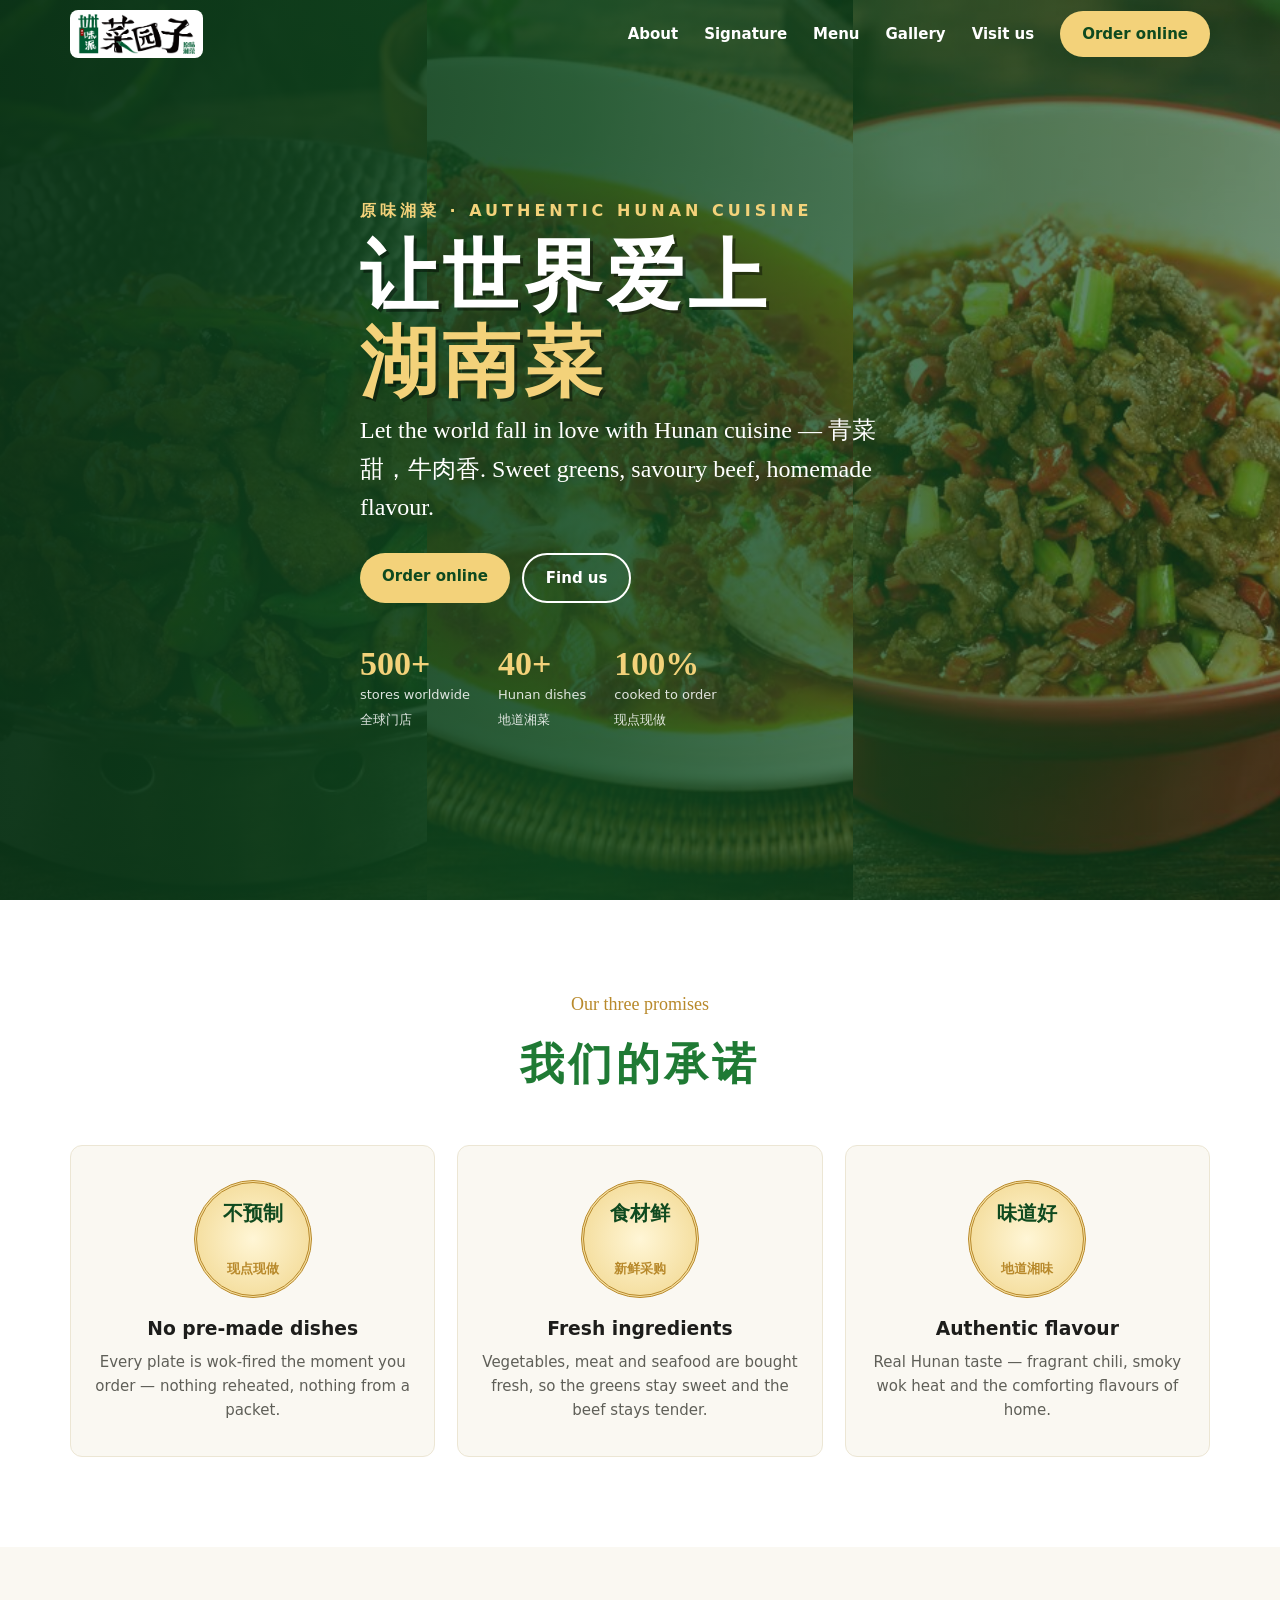
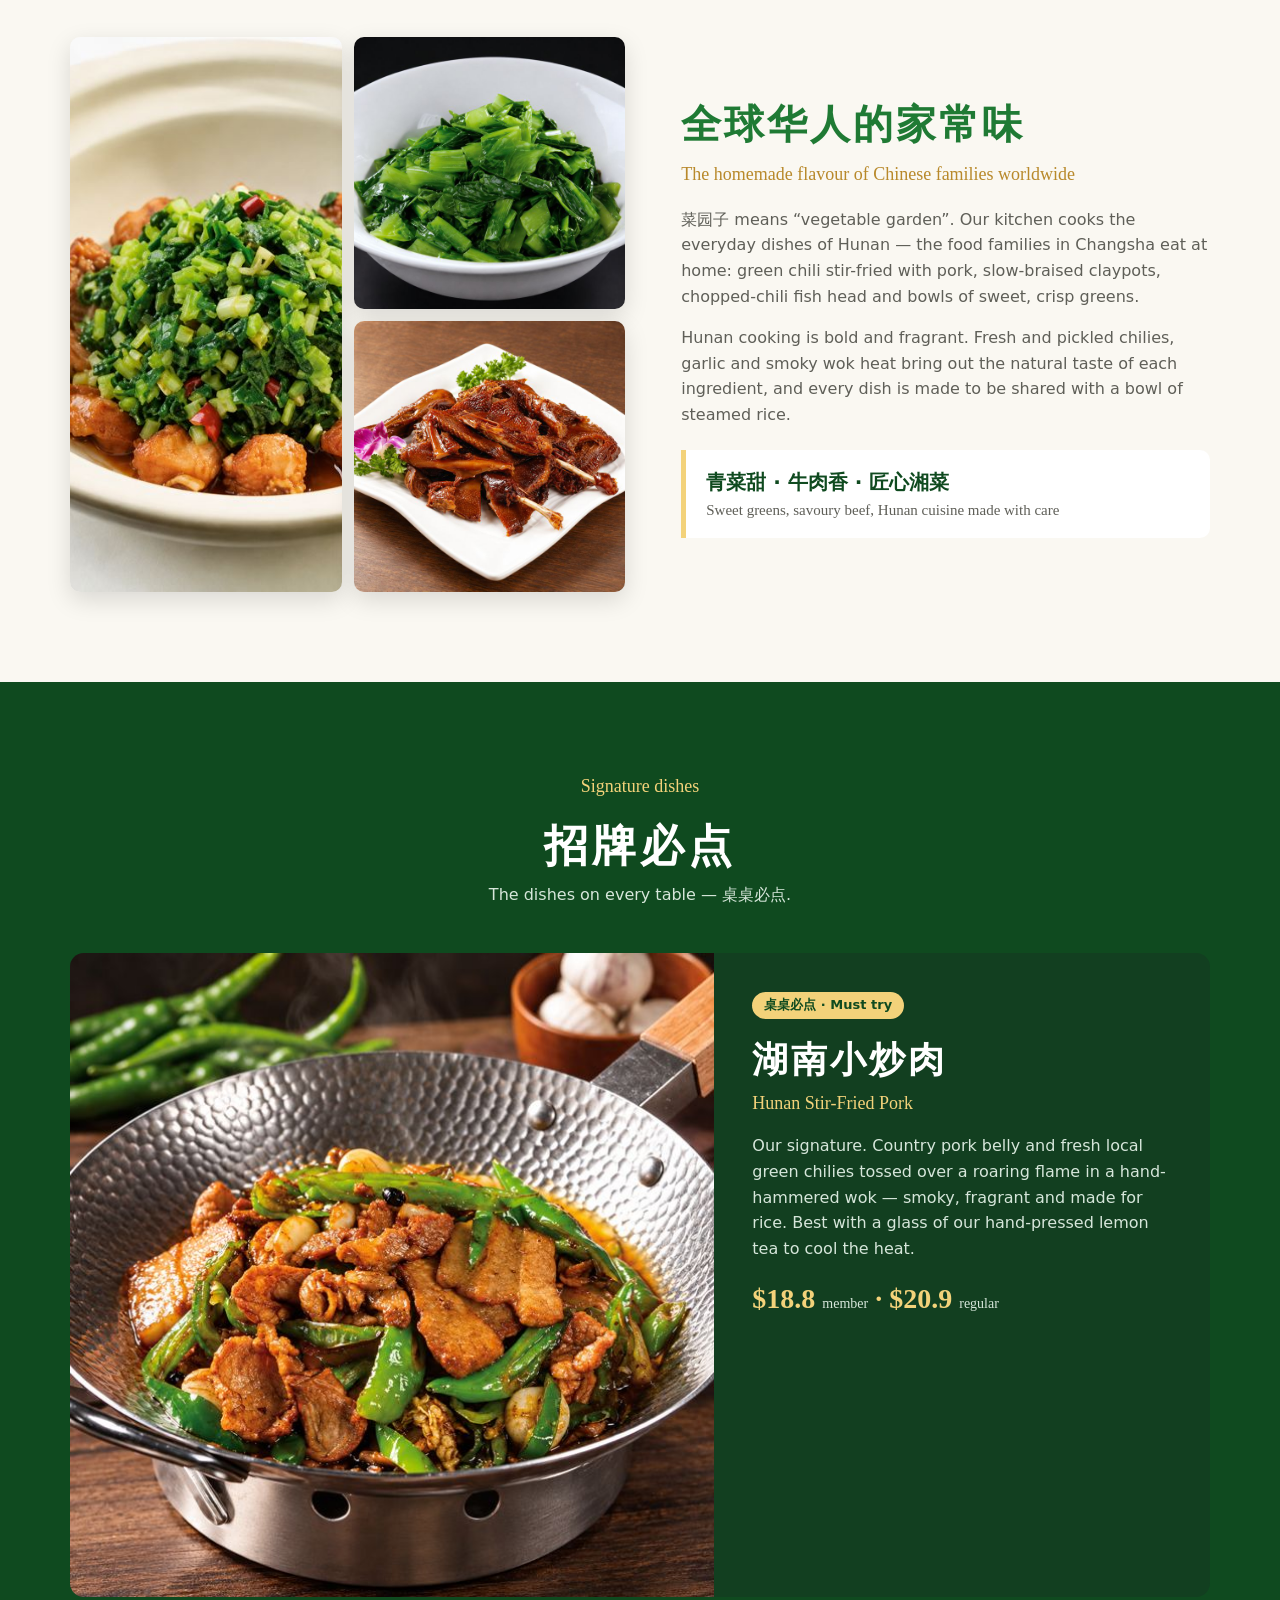
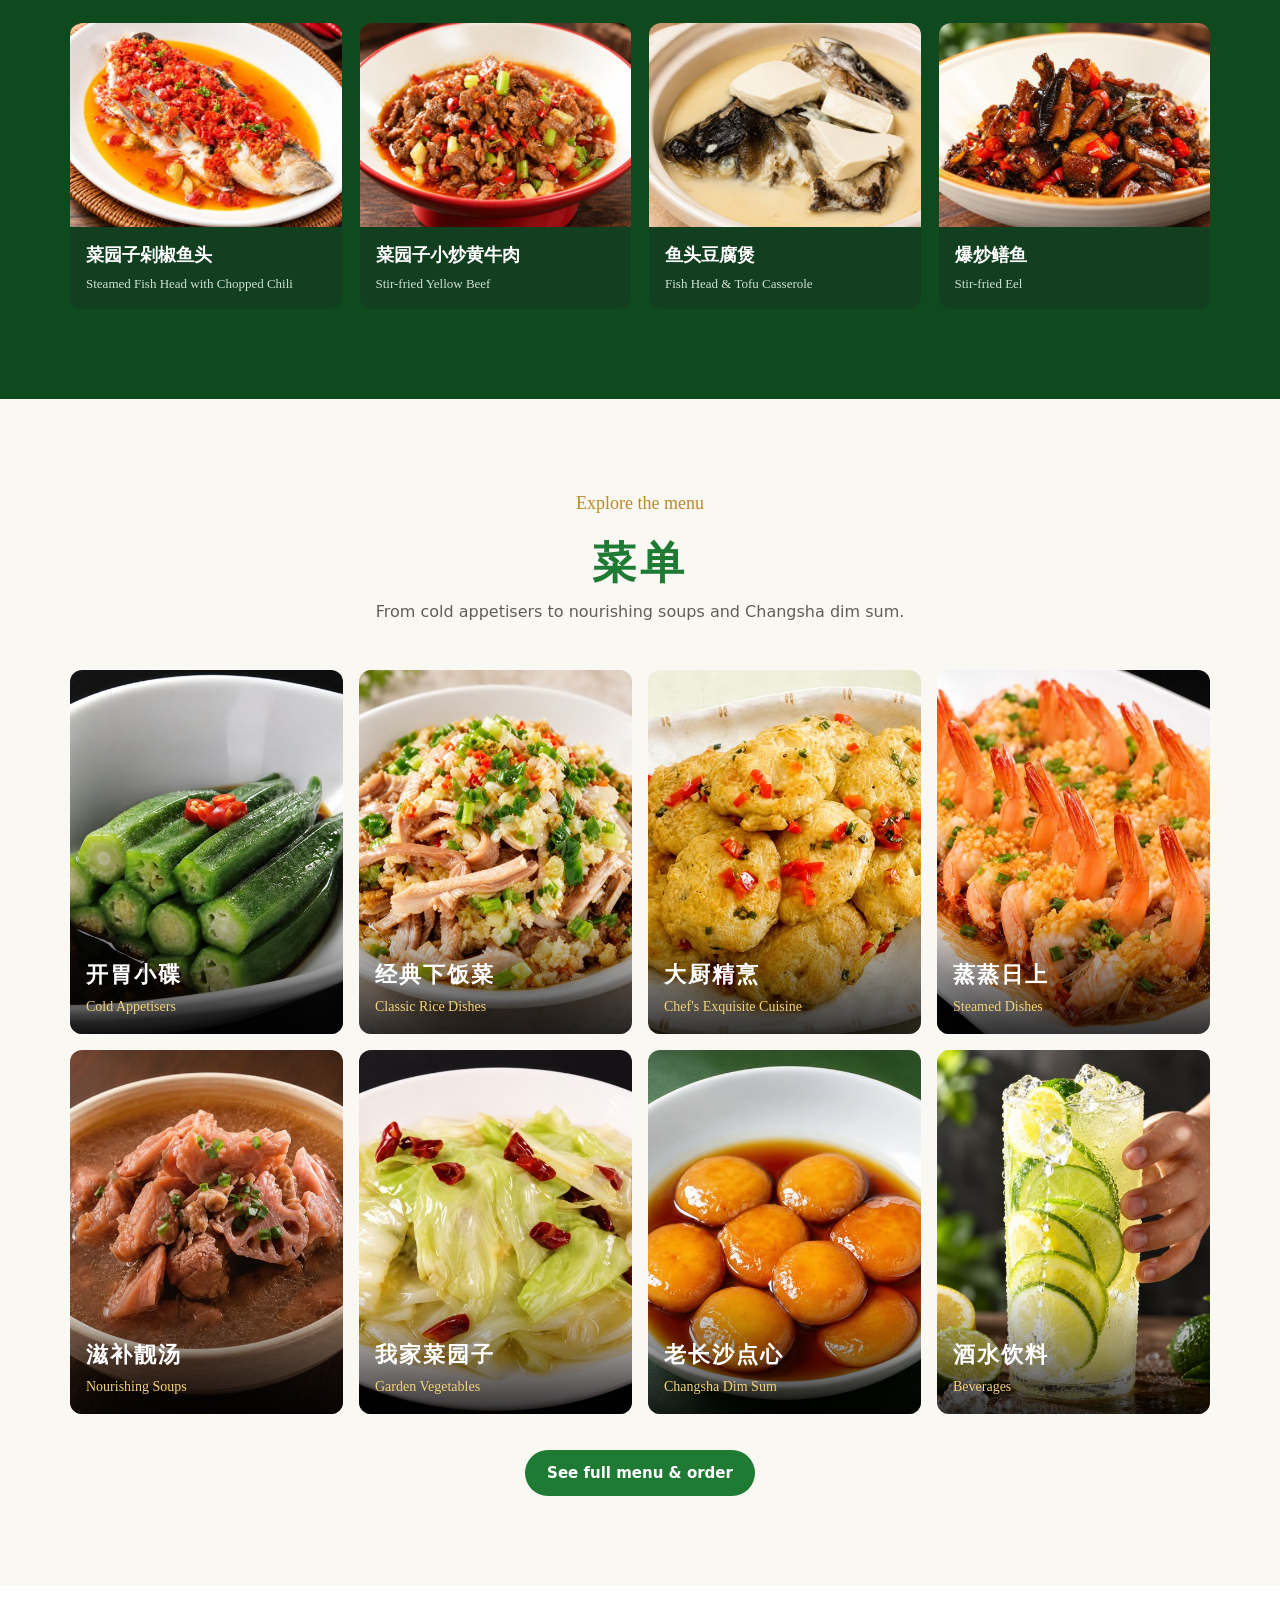
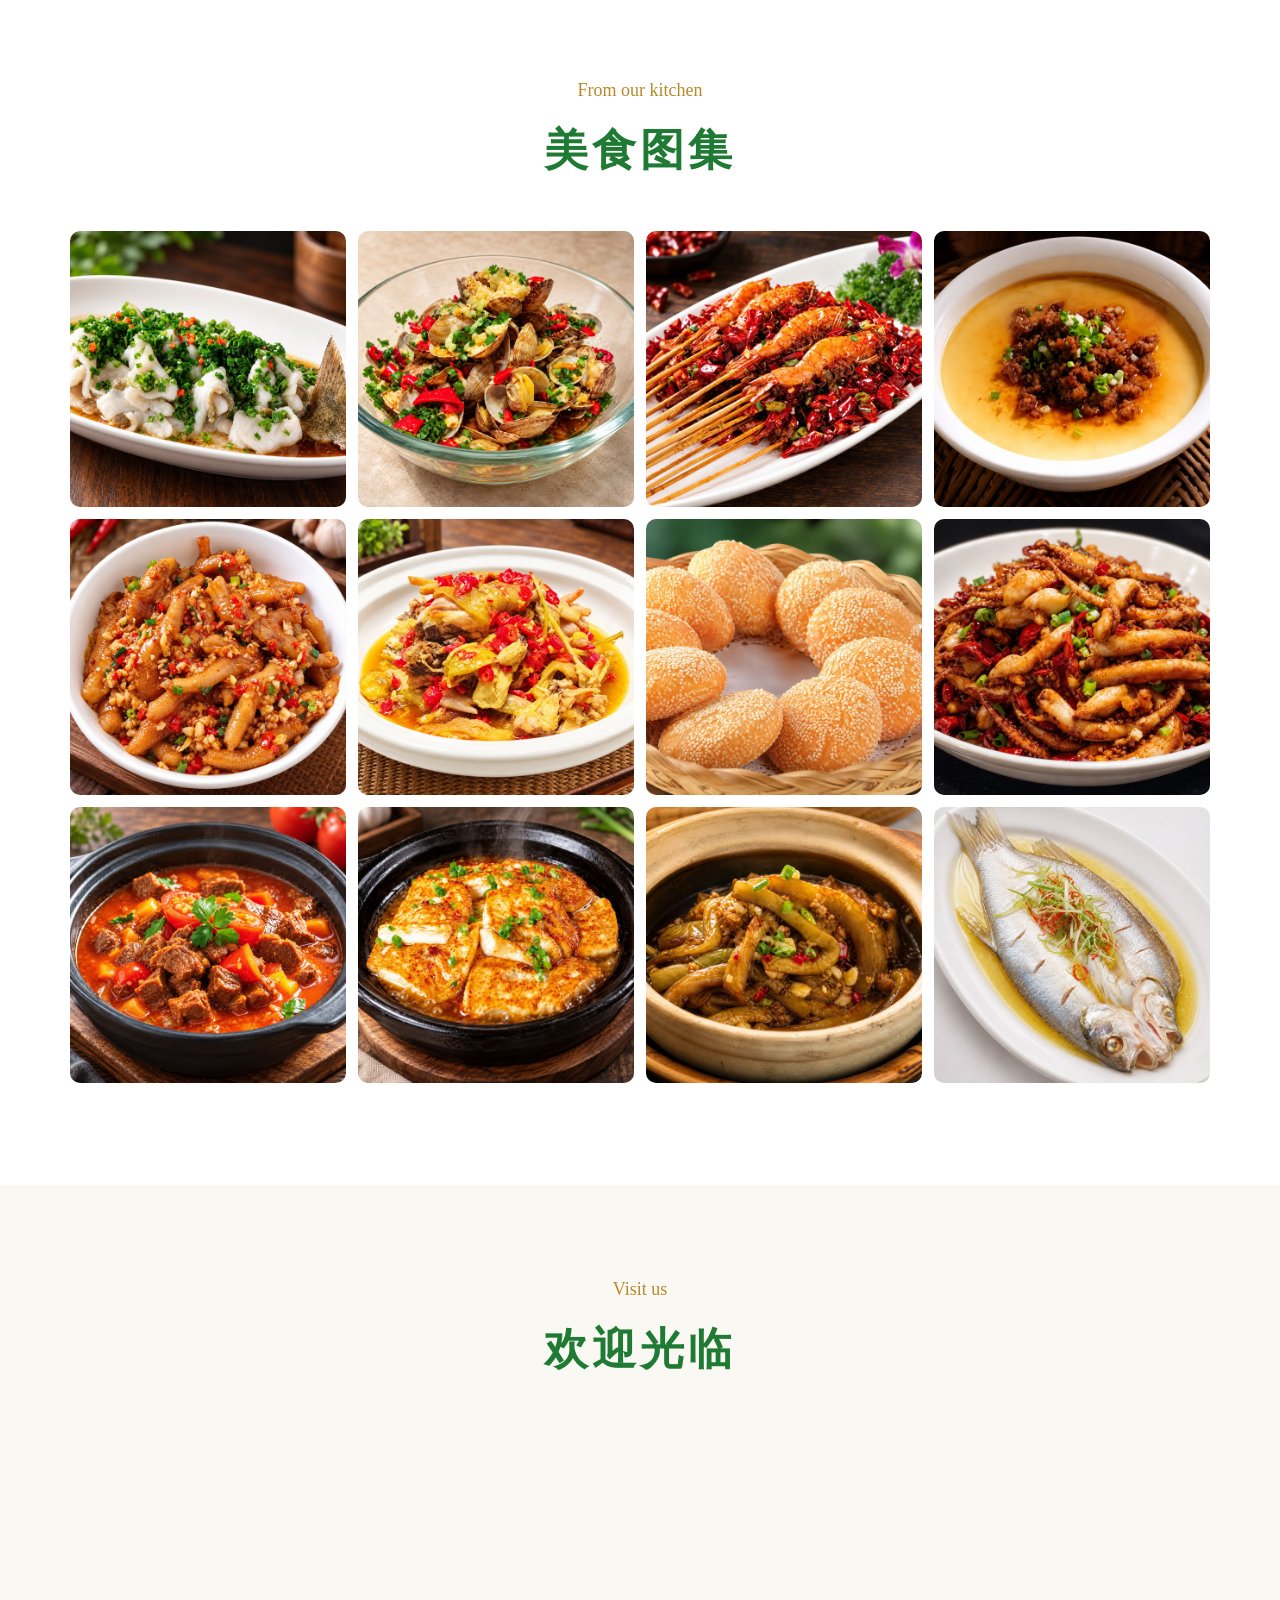
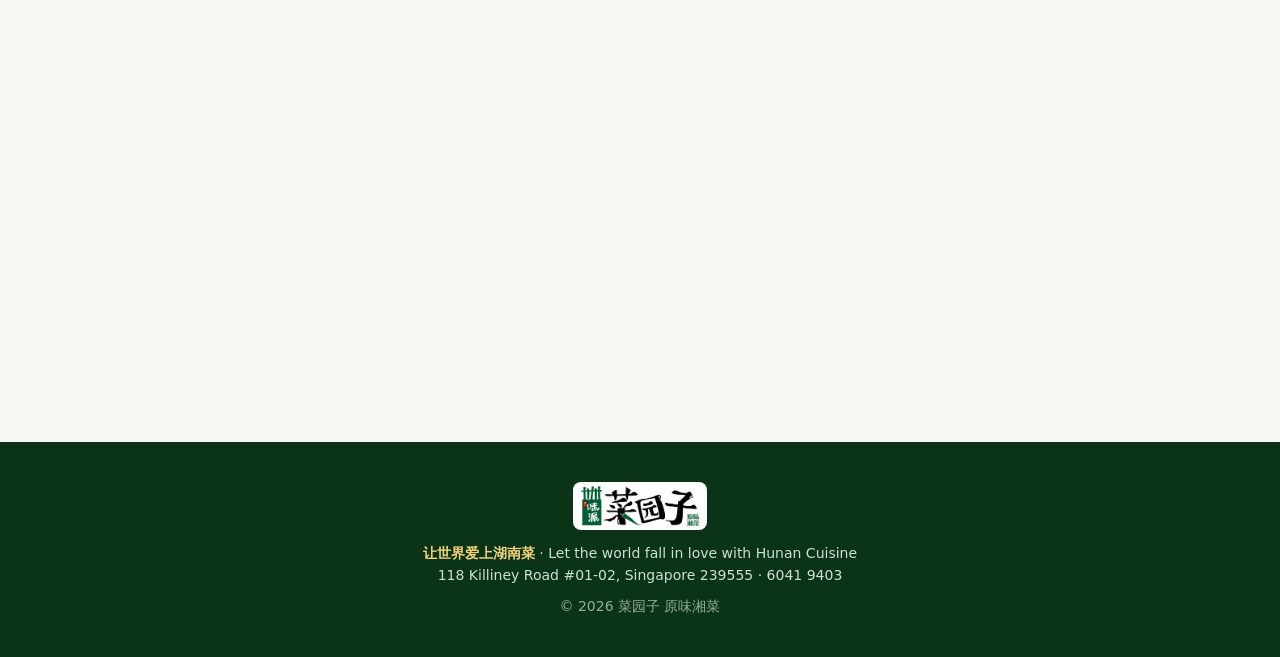
==== site/index.html @ 8b111af3 "Add restaurant introduction website Landing page for 菜园子 with hero, three promises, story, signature" ====
<!doctype html>
<html lang="en">
<head>
<meta charset="utf-8">
<meta name="viewport" content="width=device-width,initial-scale=1">
<title>菜园子 · Authentic Hunan Cuisine in Singapore</title>
<meta name="description" content="菜园子 原味湘菜 — authentic Hunan home cooking at 118 Killiney Road, Singapore. Cooked fresh to order with fresh ingredients.">
<meta name="theme-color" content="#1f7a34">
<style>
:root{--g:#1f7a34;--gd:#0f4a1f;--gold:#f3d27a;--golddk:#b8892b;--ink:#1d1d1b;--mute:#5f5f58;--bg:#faf8f2;--red:#c8281e}
*{box-sizing:border-box}html{scroll-behavior:smooth}
body{margin:0;font-family:system-ui,-apple-system,"Segoe UI","PingFang SC","Microsoft YaHei",sans-serif;color:var(--ink);background:var(--bg);line-height:1.6}
img{display:block;max-width:100%}a{color:inherit}
.wrap{max-width:1180px;margin:auto;padding:0 20px}
.serif{font-family:Georgia,"Times New Roman",serif}
/* nav */
header{position:fixed;inset:0 0 auto;z-index:20;transition:background .3s,box-shadow .3s}
header.solid{background:var(--g);box-shadow:0 2px 10px #0003}
.nav{display:flex;align-items:center;justify-content:space-between;height:68px}
.logo{background:#fff;border-radius:8px;padding:4px 8px;height:48px;display:flex}.logo img{height:40px;width:auto}
.links{display:flex;gap:26px;align-items:center}
.links a{color:#fff;text-decoration:none;font-weight:600;font-size:15px}
.links a:hover{color:var(--gold)}
.btn{display:inline-block;background:var(--gold);color:var(--gd)!important;padding:11px 22px;border-radius:30px;font-weight:800;text-decoration:none;border:0;font-size:15px}
.btn:hover{background:#fff}
.btn.ghost{background:transparent;color:#fff!important;border:2px solid #fff}
.menuT{display:none;background:none;border:0;color:#fff;font-size:28px;cursor:pointer}
/* hero */
.hero{position:relative;min-height:100vh;display:grid;align-items:center;color:#fff;overflow:hidden;background:var(--gd)}
.hero .bg{position:absolute;inset:0;display:grid;grid-template-columns:repeat(3,1fr);opacity:.55}
.hero .bg img{width:100%;height:100%;object-fit:cover}
.hero:after{content:"";position:absolute;inset:0;background:linear-gradient(90deg,#0b3317f2 0%,#0f4a1fc4 45%,#0f4a1f40 100%)}
.hero .wrap{position:relative;z-index:1;padding-top:90px;padding-bottom:60px}
.hero .kick{color:var(--gold);letter-spacing:4px;font-weight:700}
.hero h1{font-size:clamp(40px,7vw,78px);line-height:1.1;margin:10px 0 6px;letter-spacing:4px;text-shadow:3px 3px 0 #0006}
.hero h1 span{color:var(--gold)}
.hero p.en{font-size:clamp(18px,2.4vw,24px);margin:0 0 26px;max-width:560px}
.hero .cta{display:flex;gap:12px;flex-wrap:wrap}
.stat{display:flex;gap:28px;margin-top:44px;flex-wrap:wrap}
.stat div b{display:block;font-size:34px;color:var(--gold);font-family:Georgia,serif;line-height:1}
.stat div span{font-size:13px;opacity:.85}
/* sections */
section{padding:90px 0}
.head{text-align:center;max-width:680px;margin:0 auto 46px}
.head .zh{font-size:clamp(30px,4.5vw,44px);font-weight:900;color:var(--g);letter-spacing:4px;margin:0}
.head .en{font-family:Georgia,serif;color:var(--golddk);font-size:18px;margin:0 0 10px}
.head p{color:var(--mute);margin:0}
/* promises */
.promise{background:#fff}
.pgrid{display:grid;grid-template-columns:repeat(3,1fr);gap:22px}
.pcard{text-align:center;padding:34px 22px;border-radius:12px;background:var(--bg);border:1px solid #ece6d4}
.laurel{width:118px;height:118px;margin:0 auto 16px;border-radius:50%;display:grid;place-items:center;background:radial-gradient(#fff6d6,#f1d68c);border:3px double var(--golddk);color:var(--gd);font-weight:900;line-height:1.2;font-size:20px}
.laurel small{display:block;font-size:13px;font-weight:700;color:var(--golddk)}
.pcard h3{margin:0 0 6px}.pcard p{margin:0;color:var(--mute);font-size:15px}
/* story */
.story .grid{display:grid;grid-template-columns:1.05fr 1fr;gap:56px;align-items:center}
.collage{display:grid;grid-template-columns:1fr 1fr;gap:12px}
.collage img{border-radius:10px;aspect-ratio:1;object-fit:cover;box-shadow:0 8px 24px #0002}
.collage img:first-child{grid-row:span 2;aspect-ratio:auto;height:100%}
.story h2{font-size:clamp(28px,4vw,40px);color:var(--g);margin:0 0 4px;letter-spacing:3px}
.story .en{font-family:Georgia,serif;color:var(--golddk);font-size:18px;margin:0 0 18px}
.story p{color:var(--mute)}
.story blockquote{margin:22px 0 0;padding:16px 20px;border-left:5px solid var(--gold);background:#fff;border-radius:0 10px 10px 0;font-size:20px;font-weight:800;color:var(--gd)}
.story blockquote span{display:block;font-family:Georgia,serif;font-weight:400;font-size:15px;color:var(--mute)}
/* signature */
.sig{background:var(--gd);color:#fff}
.sig .head .zh{color:#fff}.sig .head .en{color:var(--gold)}.sig .head p{color:#d6e6da}
.feat{display:grid;grid-template-columns:1.3fr 1fr;gap:0;border-radius:14px;overflow:hidden;background:#123f20;margin-bottom:26px}
.feat img{width:100%;height:100%;object-fit:cover;min-height:340px}
.feat .t{padding:38px}
.tag{display:inline-block;background:var(--gold);color:var(--gd);font-weight:800;font-size:13px;padding:3px 12px;border-radius:20px}
.feat h3{font-size:36px;margin:12px 0 0;letter-spacing:3px}.feat .serif{color:var(--gold);font-size:18px}
.feat p{color:#d6e6da}
.price{font-family:Georgia,serif;font-size:28px;font-weight:700;color:var(--gold)}.price small{font-size:14px;color:#d6e6da;font-weight:400}
.dgrid{display:grid;grid-template-columns:repeat(4,1fr);gap:18px}
.dish{background:#123f20;border-radius:12px;overflow:hidden;transition:transform .2s}
.dish:hover{transform:translateY(-4px)}
.dish img{aspect-ratio:4/3;width:100%;object-fit:cover}
.dish div{padding:14px 16px}.dish b{font-size:18px;display:block}.dish span{font-family:Georgia,serif;font-size:13px;color:#cfe0d3}
/* menu categories */
.cats{display:grid;grid-template-columns:repeat(4,1fr);gap:16px}
.cat{position:relative;border-radius:12px;overflow:hidden;aspect-ratio:3/4;color:#fff;text-decoration:none}
.cat img{width:100%;height:100%;object-fit:cover;transition:transform .4s}
.cat:hover img{transform:scale(1.06)}
.cat div{position:absolute;inset:auto 0 0;padding:50px 16px 16px;background:linear-gradient(transparent,#000c)}
.cat b{font-size:22px;letter-spacing:2px;display:block}.cat span{font-family:Georgia,serif;font-size:14px;color:var(--gold)}
.center{text-align:center;margin-top:36px}
.btn.green{background:var(--g);color:#fff!important}.btn.green:hover{background:var(--gd)}
/* gallery */
.gallery{background:#fff}
.gal{columns:4 220px;column-gap:12px}
.gal img{width:100%;margin:0 0 12px;border-radius:10px;break-inside:avoid}
/* visit */
.visit .grid{display:grid;grid-template-columns:1fr 1.2fr;gap:30px;align-items:stretch}
.info{background:var(--g);color:#fff;border-radius:14px;padding:36px}
.info h3{margin:0 0 20px;font-size:28px;letter-spacing:2px}
.info dl{margin:0;display:grid;gap:18px}
.info dt{color:var(--gold);font-weight:800;font-size:13px;letter-spacing:2px;text-transform:uppercase}
.info dd{margin:2px 0 0;font-size:17px}
.info dd a{color:#fff}
.map{border-radius:14px;overflow:hidden;min-height:380px;border:1px solid #e3ddcb}
.map iframe{width:100%;height:100%;min-height:380px;border:0;display:block}
footer{background:#0b3317;color:#cfe0d3;padding:40px 0;text-align:center;font-size:14px}
footer .logo{display:inline-flex;margin-bottom:12px}
footer b{color:var(--gold)}
.reveal{opacity:0;transform:translateY(24px);transition:opacity .7s,transform .7s}.reveal.in{opacity:1;transform:none}
@media (prefers-reduced-motion:reduce){.reveal{opacity:1;transform:none;transition:none}html{scroll-behavior:auto}}
@media (max-width:900px){
  .links{position:fixed;inset:68px 0 auto;background:var(--g);flex-direction:column;gap:0;padding:8px 0 18px;display:none}
  .links.open{display:flex}.links a{padding:12px 20px;width:100%;text-align:center}
  .menuT{display:block}
  .pgrid,.story .grid,.feat,.visit .grid{grid-template-columns:1fr}
  .dgrid,.cats{grid-template-columns:1fr 1fr}
  .hero .bg{grid-template-columns:1fr}.hero .bg img:not(:first-child){display:none}
  .feat img{min-height:240px}.feat .t{padding:24px}
  section{padding:64px 0}
}
@media (max-width:480px){.gal{columns:2;column-gap:8px}.gal img{margin-bottom:8px}.dgrid{gap:10px}.dish div{padding:10px}.dish b{font-size:15px}.cat b{font-size:18px}.stat{gap:18px}.stat div b{font-size:26px}}
</style>
</head>
<body>
<header id="hdr">
  <div class="wrap nav">
    <a href="#top" class="logo" aria-label="菜园子 home"><img src="../app/img/logo.png" alt="菜园子 原味湘菜"></a>
    <button class="menuT" aria-label="Menu" onclick="document.querySelector('.links').classList.toggle('open')">☰</button>
    <nav class="links" onclick="if(event.target.tagName==='A')this.classList.remove('open')">
      <a href="#about">About</a><a href="#signature">Signature</a><a href="#menu">Menu</a><a href="#gallery">Gallery</a><a href="#visit">Visit us</a>
      <a class="btn" href="../app/index.html">Order online</a>
    </nav>
  </div>
</header>

<section class="hero" id="top" style="padding:0">
  <div class="bg"><img src="../app/img/hunan-stir-fried-pork.jpg" alt=""><img src="../app/img/cai-yuan-zi-steamed-fish-head-with-chopped-chili.jpg" alt=""><img src="../app/img/cai-yuan-zi-stir-fried-yellow-beef.jpg" alt=""></div>
  <div class="wrap">
    <div class="kick">原味湘菜 · AUTHENTIC HUNAN CUISINE</div>
    <h1>让世界爱上<br><span>湖南菜</span></h1>
    <p class="en serif">Let the world fall in love with Hunan cuisine — 青菜甜，牛肉香. Sweet greens, savoury beef, homemade flavour.</p>
    <div class="cta"><a class="btn" href="../app/index.html">Order online</a><a class="btn ghost" href="#visit">Find us</a></div>
    <div class="stat"><div><b>500+</b><span>stores worldwide<br>全球门店</span></div><div><b>40+</b><span>Hunan dishes<br>地道湘菜</span></div><div><b>100%</b><span>cooked to order<br>现点现做</span></div></div>
  </div>
</section>

<section class="promise" id="about">
  <div class="wrap">
    <div class="head reveal"><p class="en">Our three promises</p><h2 class="zh">我们的承诺</h2></div>
    <div class="pgrid">
      <div class="pcard reveal"><div class="laurel">不预制<small>现点现做</small></div><h3>No pre-made dishes</h3><p>Every plate is wok-fired the moment you order — nothing reheated, nothing from a packet.</p></div>
      <div class="pcard reveal"><div class="laurel">食材鲜<small>新鲜采购</small></div><h3>Fresh ingredients</h3><p>Vegetables, meat and seafood are bought fresh, so the greens stay sweet and the beef stays tender.</p></div>
      <div class="pcard reveal"><div class="laurel">味道好<small>地道湘味</small></div><h3>Authentic flavour</h3><p>Real Hunan taste — fragrant chili, smoky wok heat and the comforting flavours of home.</p></div>
    </div>
  </div>
</section>

<section class="story">
  <div class="wrap grid">
    <div class="collage reveal">
      <img src="../app/img/braised-pork-ribs-with-pickled-vegetables.jpg" alt="Braised pork ribs with pickled vegetables">
      <img src="../app/img/sauteed-leaf-lettuce.jpg" alt="Sautéed leaf lettuce">
      <img src="../app/img/old-changsha-spiced-salted-duck.jpg" alt="Old Changsha spiced salted duck">
    </div>
    <div class="reveal">
      <h2>全球华人的家常味</h2>
      <p class="en">The homemade flavour of Chinese families worldwide</p>
      <p>菜园子 means “vegetable garden”. Our kitchen cooks the everyday dishes of Hunan — the food families in Changsha eat at home: green chili stir-fried with pork, slow-braised claypots, chopped-chili fish head and bowls of sweet, crisp greens.</p>
      <p>Hunan cooking is bold and fragrant. Fresh and pickled chilies, garlic and smoky wok heat bring out the natural taste of each ingredient, and every dish is made to be shared with a bowl of steamed rice.</p>
      <blockquote>青菜甜 · 牛肉香 · 匠心湘菜<span>Sweet greens, savoury beef, Hunan cuisine made with care</span></blockquote>
    </div>
  </div>
</section>

<section class="sig" id="signature">
  <div class="wrap">
    <div class="head reveal"><p class="en">Signature dishes</p><h2 class="zh">招牌必点</h2><p>The dishes on every table — 桌桌必点.</p></div>
    <div class="feat reveal">
      <img src="../app/img/hunan-stir-fried-pork.jpg" alt="Hunan stir-fried pork">
      <div class="t"><span class="tag">桌桌必点 · Must try</span><h3>湖南小炒肉</h3><div class="serif">Hunan Stir-Fried Pork</div>
        <p>Our signature. Country pork belly and fresh local green chilies tossed over a roaring flame in a hand-hammered wok — smoky, fragrant and made for rice. Best with a glass of our hand-pressed lemon tea to cool the heat.</p>
        <div class="price">$18.8 <small>member</small> · $20.9 <small>regular</small></div></div>
    </div>
    <div class="dgrid">
      <div class="dish reveal"><img loading="lazy" src="../app/img/cai-yuan-zi-steamed-fish-head-with-chopped-chili.jpg" alt=""><div><b>菜园子剁椒鱼头</b><span>Steamed Fish Head with Chopped Chili</span></div></div>
      <div class="dish reveal"><img loading="lazy" src="../app/img/cai-yuan-zi-stir-fried-yellow-beef.jpg" alt=""><div><b>菜园子小炒黄牛肉</b><span>Stir-fried Yellow Beef</span></div></div>
      <div class="dish reveal"><img loading="lazy" src="../app/img/fish-head-and-tofu-casserole.jpg" alt=""><div><b>鱼头豆腐煲</b><span>Fish Head &amp; Tofu Casserole</span></div></div>
      <div class="dish reveal"><img loading="lazy" src="../app/img/stir-fried-eel.jpg" alt=""><div><b>爆炒鳝鱼</b><span>Stir-fried Eel</span></div></div>
    </div>
  </div>
</section>

<section id="menu">
  <div class="wrap">
    <div class="head reveal"><p class="en">Explore the menu</p><h2 class="zh">菜单</h2><p>From cold appetisers to nourishing soups and Changsha dim sum.</p></div>
    <div class="cats">
      <a class="cat reveal" href="../app/index.html#s-cold"><img loading="lazy" src="../app/img/okra-in-savory-sauce.jpg" alt=""><div><b>开胃小碟</b><span>Cold Appetisers</span></div></a>
      <a class="cat reveal" href="../app/index.html#s-rice"><img loading="lazy" src="../app/img/braised-pork-tripe-slices.jpg" alt=""><div><b>经典下饭菜</b><span>Classic Rice Dishes</span></div></a>
      <a class="cat reveal" href="../app/index.html#s-chef"><img loading="lazy" src="../app/img/pan-fried-lotus-root.jpg" alt=""><div><b>大厨精烹</b><span>Chef's Exquisite Cuisine</span></div></a>
      <a class="cat reveal" href="../app/index.html#s-steam"><img loading="lazy" src="../app/img/garlic-shrimp-with-vermicelli.jpg" alt=""><div><b>蒸蒸日上</b><span>Steamed Dishes</span></div></a>
      <a class="cat reveal" href="../app/index.html#s-soup"><img loading="lazy" src="../app/img/lotus-root-and-pork-knuckle-soup.jpg" alt=""><div><b>滋补靓汤</b><span>Nourishing Soups</span></div></a>
      <a class="cat reveal" href="../app/index.html#s-veg"><img loading="lazy" src="../app/img/shredded-cabbage-stir-fry.jpg" alt=""><div><b>我家菜园子</b><span>Garden Vegetables</span></div></a>
      <a class="cat reveal" href="../app/index.html#s-dim"><img loading="lazy" src="../app/img/sugar-oil-glutinous-rice-cakes.jpg" alt=""><div><b>老长沙点心</b><span>Changsha Dim Sum</span></div></a>
      <a class="cat reveal" href="../app/index.html#s-drink"><img loading="lazy" src="../app/img/handcrafted-fresh-lemon-tea.jpg" alt=""><div><b>酒水饮料</b><span>Beverages</span></div></a>
    </div>
    <div class="center"><a class="btn green" href="../app/index.html">See full menu &amp; order</a></div>
  </div>
</section>

<section class="gallery" id="gallery">
  <div class="wrap">
    <div class="head reveal"><p class="en">From our kitchen</p><h2 class="zh">美食图集</h2></div>
    <div class="gal">
      <img loading="lazy" src="../app/img/steamed-sea-bass-with-chili-sauce.jpg" alt="Steamed sea bass with chili sauce">
      <img loading="lazy" src="../app/img/garlic-chicken-feet.jpg" alt="Garlic chicken feet">
      <img loading="lazy" src="../app/img/braised-beef-brisket-with-tomato.jpg" alt="Braised beef brisket with tomato">
      <img loading="lazy" src="../app/img/sizzling-clams-with-hot-oil.jpg" alt="Sizzling clams with hot oil">
      <img loading="lazy" src="../app/img/hot-and-sour-chicken.jpg" alt="Hot and sour chicken">
      <img loading="lazy" src="../app/img/braised-tofu-in-clay-pot.jpg" alt="Braised tofu in clay pot">
      <img loading="lazy" src="../app/img/spicy-grilled-shrimp-skewers.jpg" alt="Spicy grilled shrimp skewers">
      <img loading="lazy" src="../app/img/pumpkin-pancakes.jpg" alt="Pumpkin pancakes">
      <img loading="lazy" src="../app/img/minced-pork-eggplant-casserole.jpg" alt="Minced pork eggplant casserole">
      <img loading="lazy" src="../app/img/steamed-egg-with-minced-pork.jpg" alt="Steamed egg with minced pork">
      <img loading="lazy" src="../app/img/dry-pot-squid-tentacles.jpg" alt="Dry pot squid tentacles">
      <img loading="lazy" src="../app/img/grilled-white-culter-fish.jpg" alt="Grilled white culter fish">
    </div>
  </div>
</section>

<section class="visit" id="visit">
  <div class="wrap">
    <div class="head reveal"><p class="en">Visit us</p><h2 class="zh">欢迎光临</h2></div>
    <div class="grid">
      <div class="info reveal">
        <h3>菜园子 Singapore</h3>
        <dl>
          <div><dt>Address 地址</dt><dd>118 Killiney Road #01-02<br>Singapore 239555</dd></div>
          <div><dt>Orders &amp; reservations 订餐电话</dt><dd><a href="tel:+6560419403">6041 9403</a></dd></div>
          <div><dt>Opening hours 营业时间</dt><dd>Please call to confirm today's hours</dd></div>
          <div><dt>Dine-in · Pickup · Delivery</dt><dd>Order ahead online and pay by PayNow, card, Apple / Google Pay, GrabPay or cash.</dd></div>
        </dl>
        <p style="margin:26px 0 0;display:flex;gap:10px;flex-wrap:wrap"><a class="btn" href="../app/index.html">Order online</a><a class="btn ghost" href="https://www.google.com/maps/search/?api=1&amp;query=118+Killiney+Road+Singapore+239555" target="_blank" rel="noopener">Directions</a></p>
      </div>
      <div class="map reveal"><iframe title="Map to 118 Killiney Road" loading="lazy" referrerpolicy="no-referrer-when-downgrade" src="https://maps.google.com/maps?q=118%20Killiney%20Road%2C%20Singapore%20239555&amp;z=16&amp;output=embed"></iframe></div>
    </div>
  </div>
</section>

<footer>
  <div class="logo"><img src="../app/img/logo.png" alt="菜园子"></div>
  <div><b>让世界爱上湖南菜</b> · Let the world fall in love with Hunan Cuisine</div>
  <div>118 Killiney Road #01-02, Singapore 239555 · 6041 9403</div>
  <div style="margin-top:8px;opacity:.7">© <span id="yr"></span> 菜园子 原味湘菜</div>
</footer>

<script>
const h=document.getElementById('hdr');const onS=()=>h.classList.toggle('solid',scrollY>40);addEventListener('scroll',onS,{passive:true});onS();
document.getElementById('yr').textContent=new Date().getFullYear();
const io=new IntersectionObserver(es=>es.forEach(e=>{if(e.isIntersecting){e.target.classList.add('in');io.unobserve(e.target)}}),{threshold:.12});
document.querySelectorAll('.reveal').forEach(el=>io.observe(el));
</script>
</body>
</html>
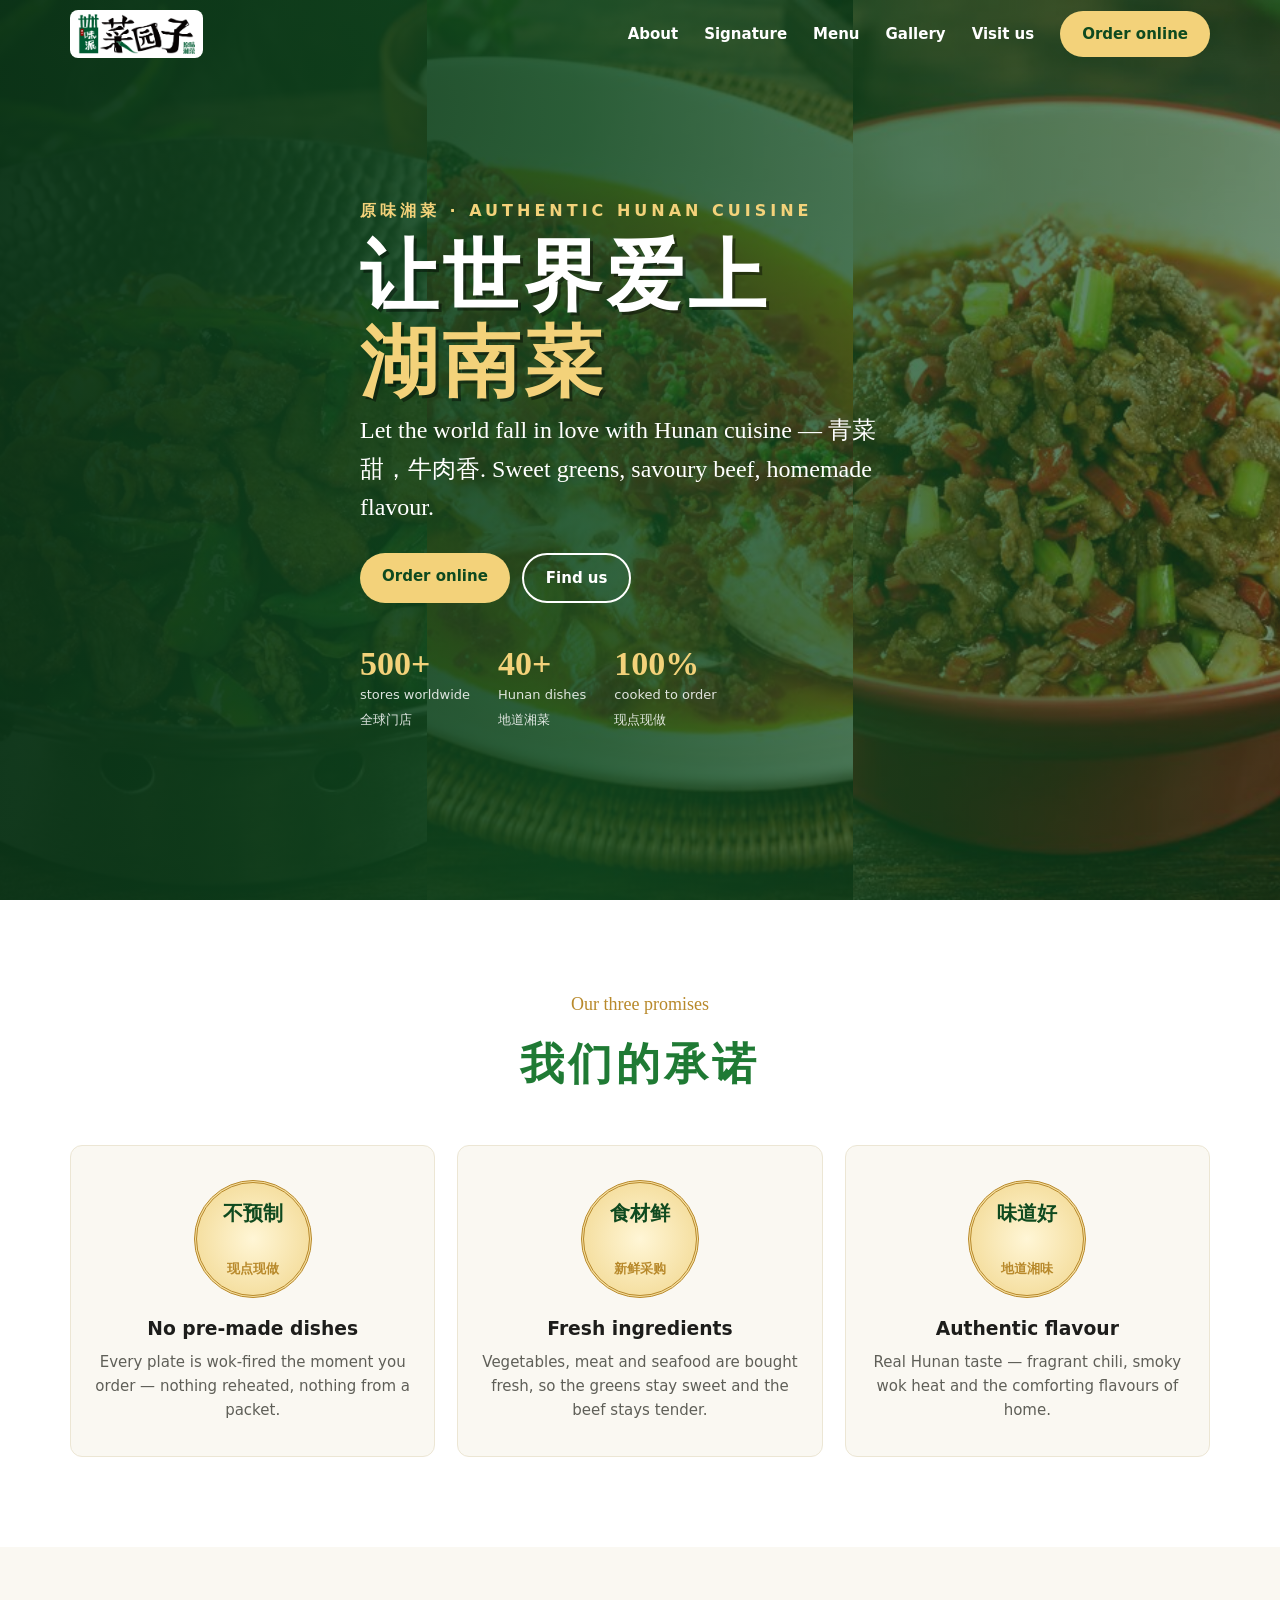
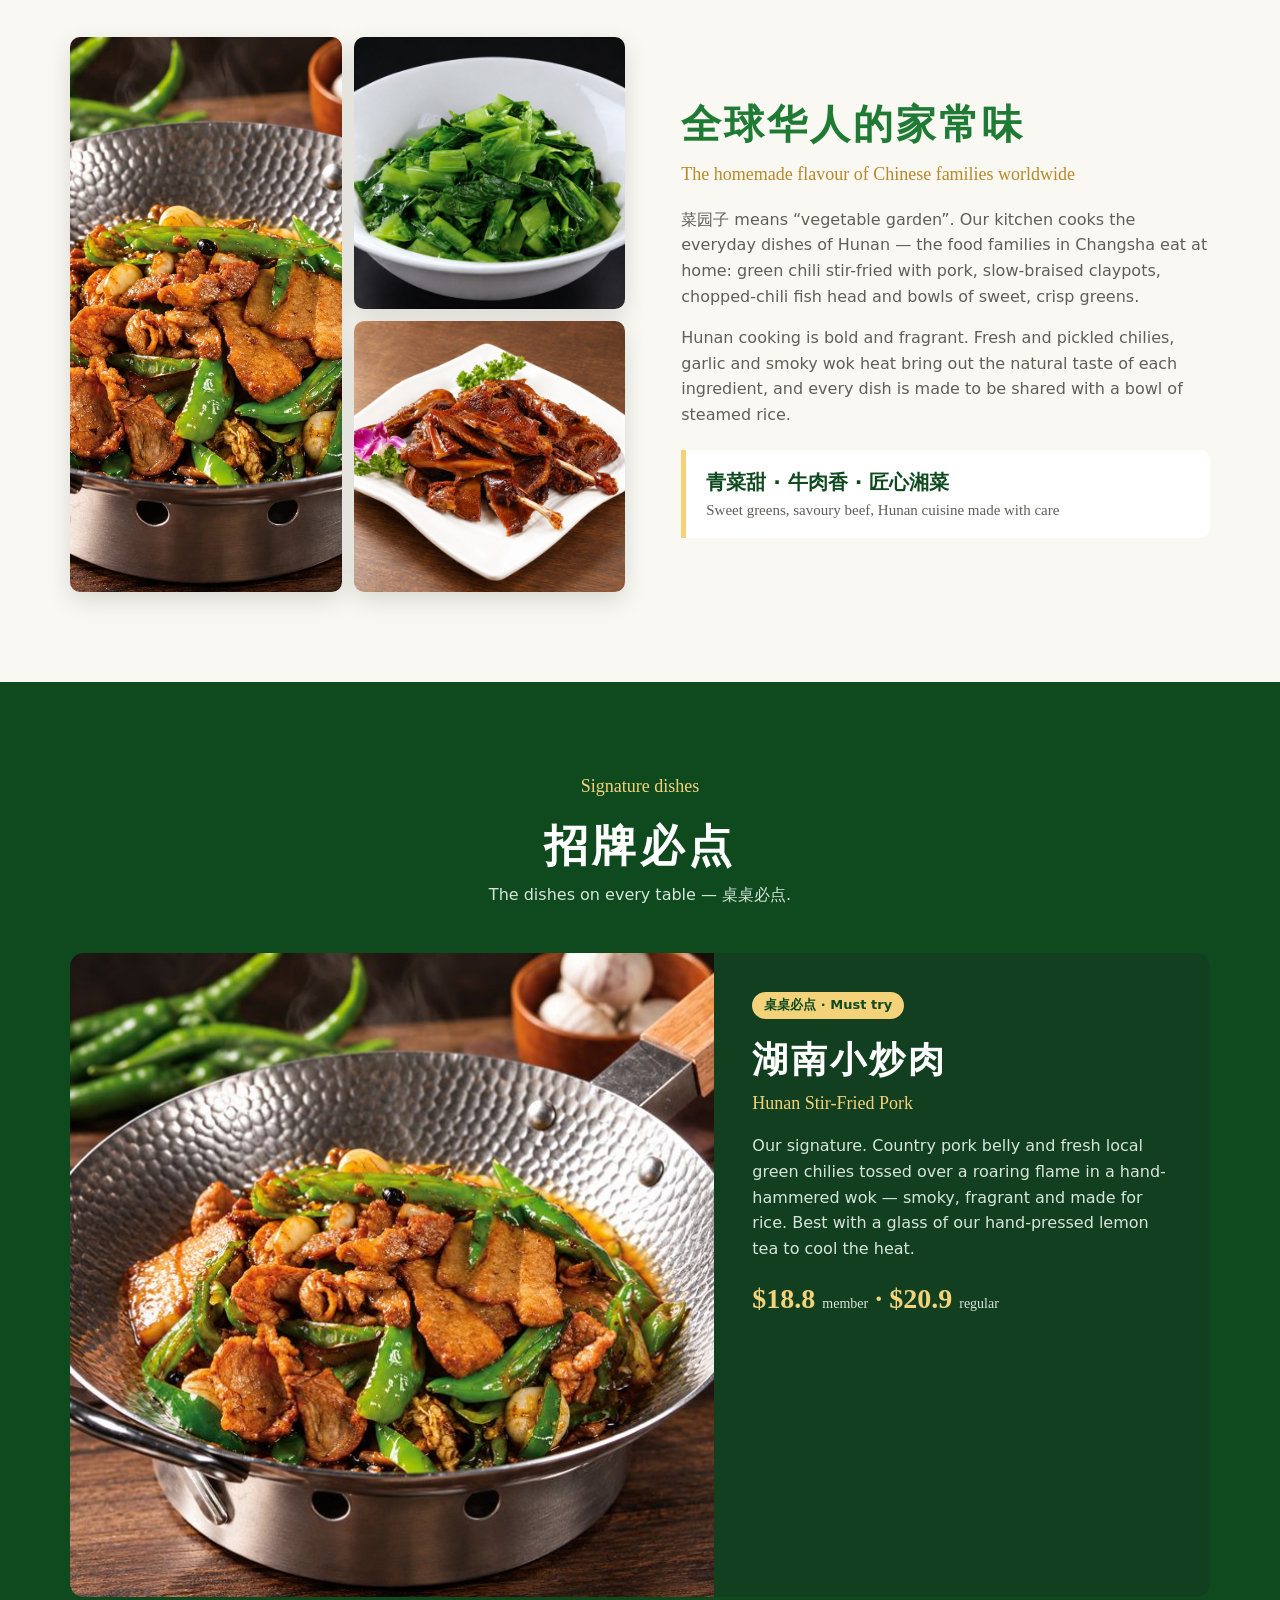
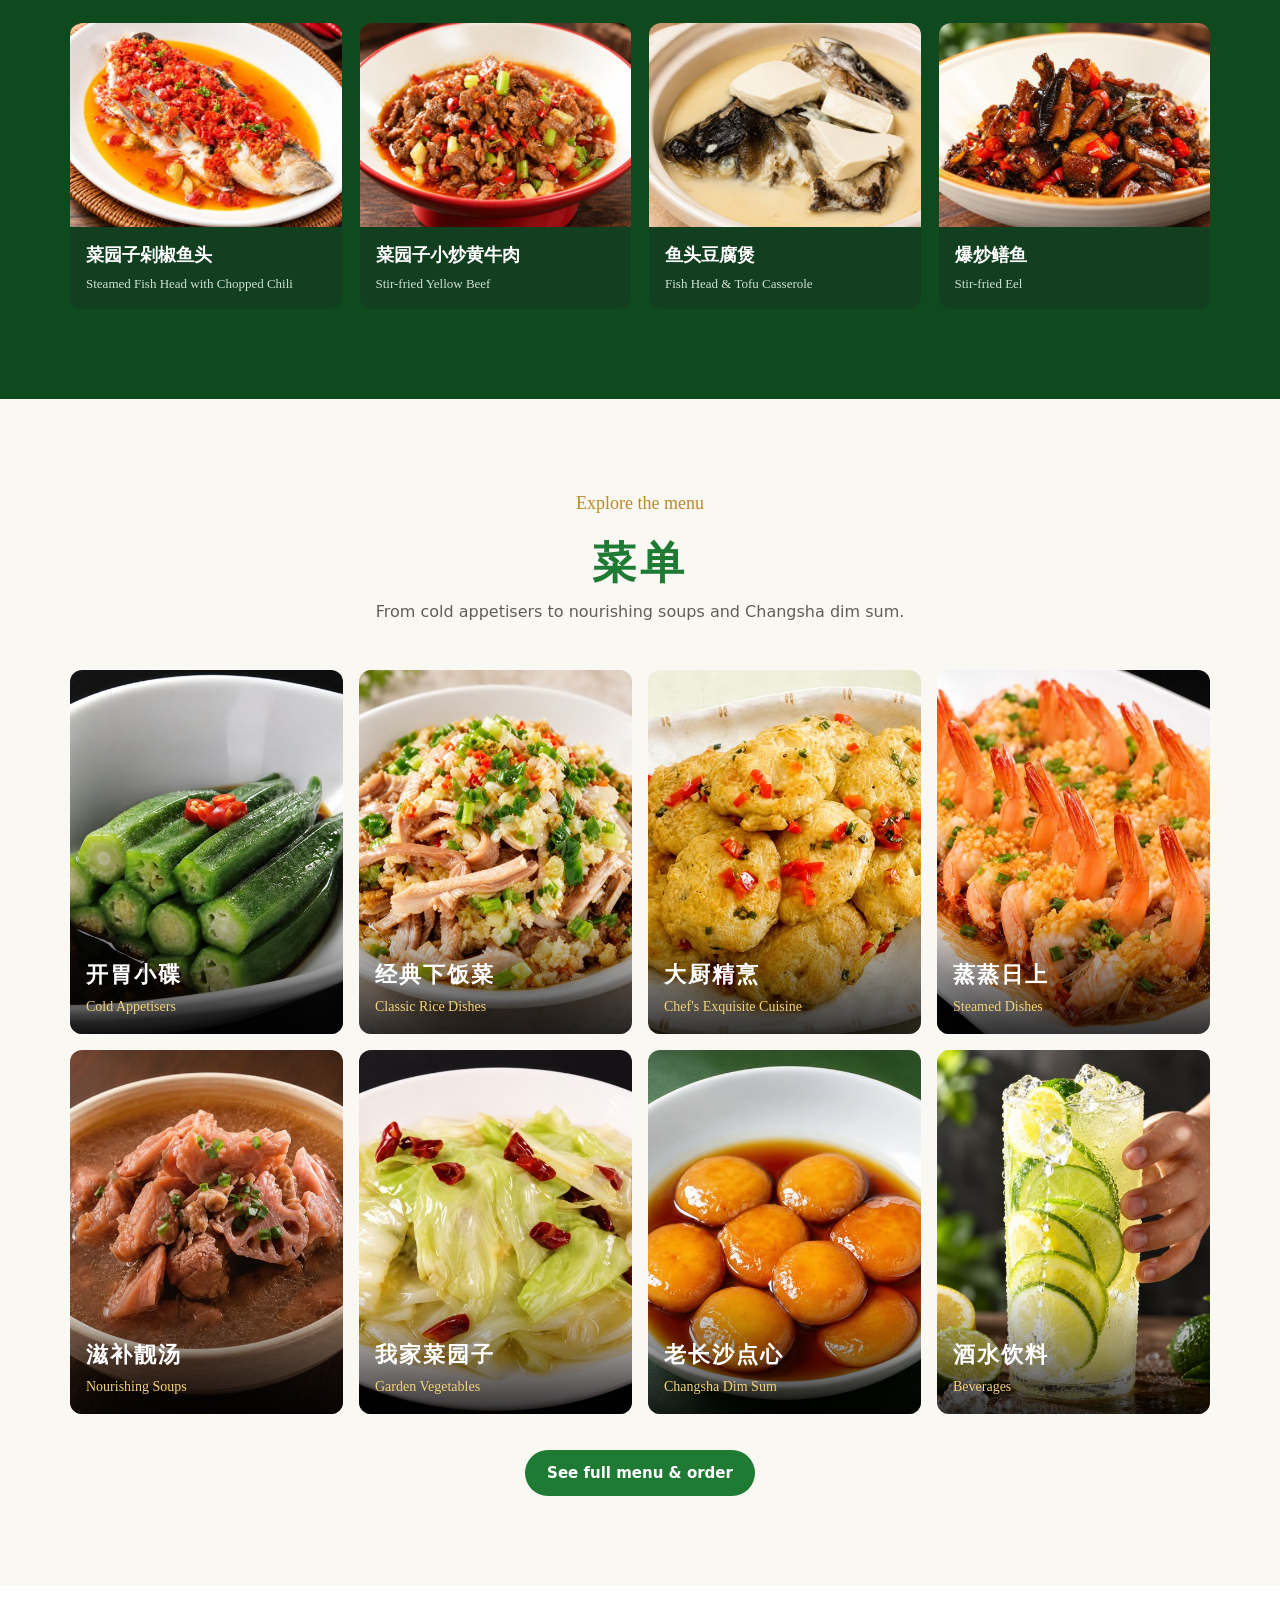
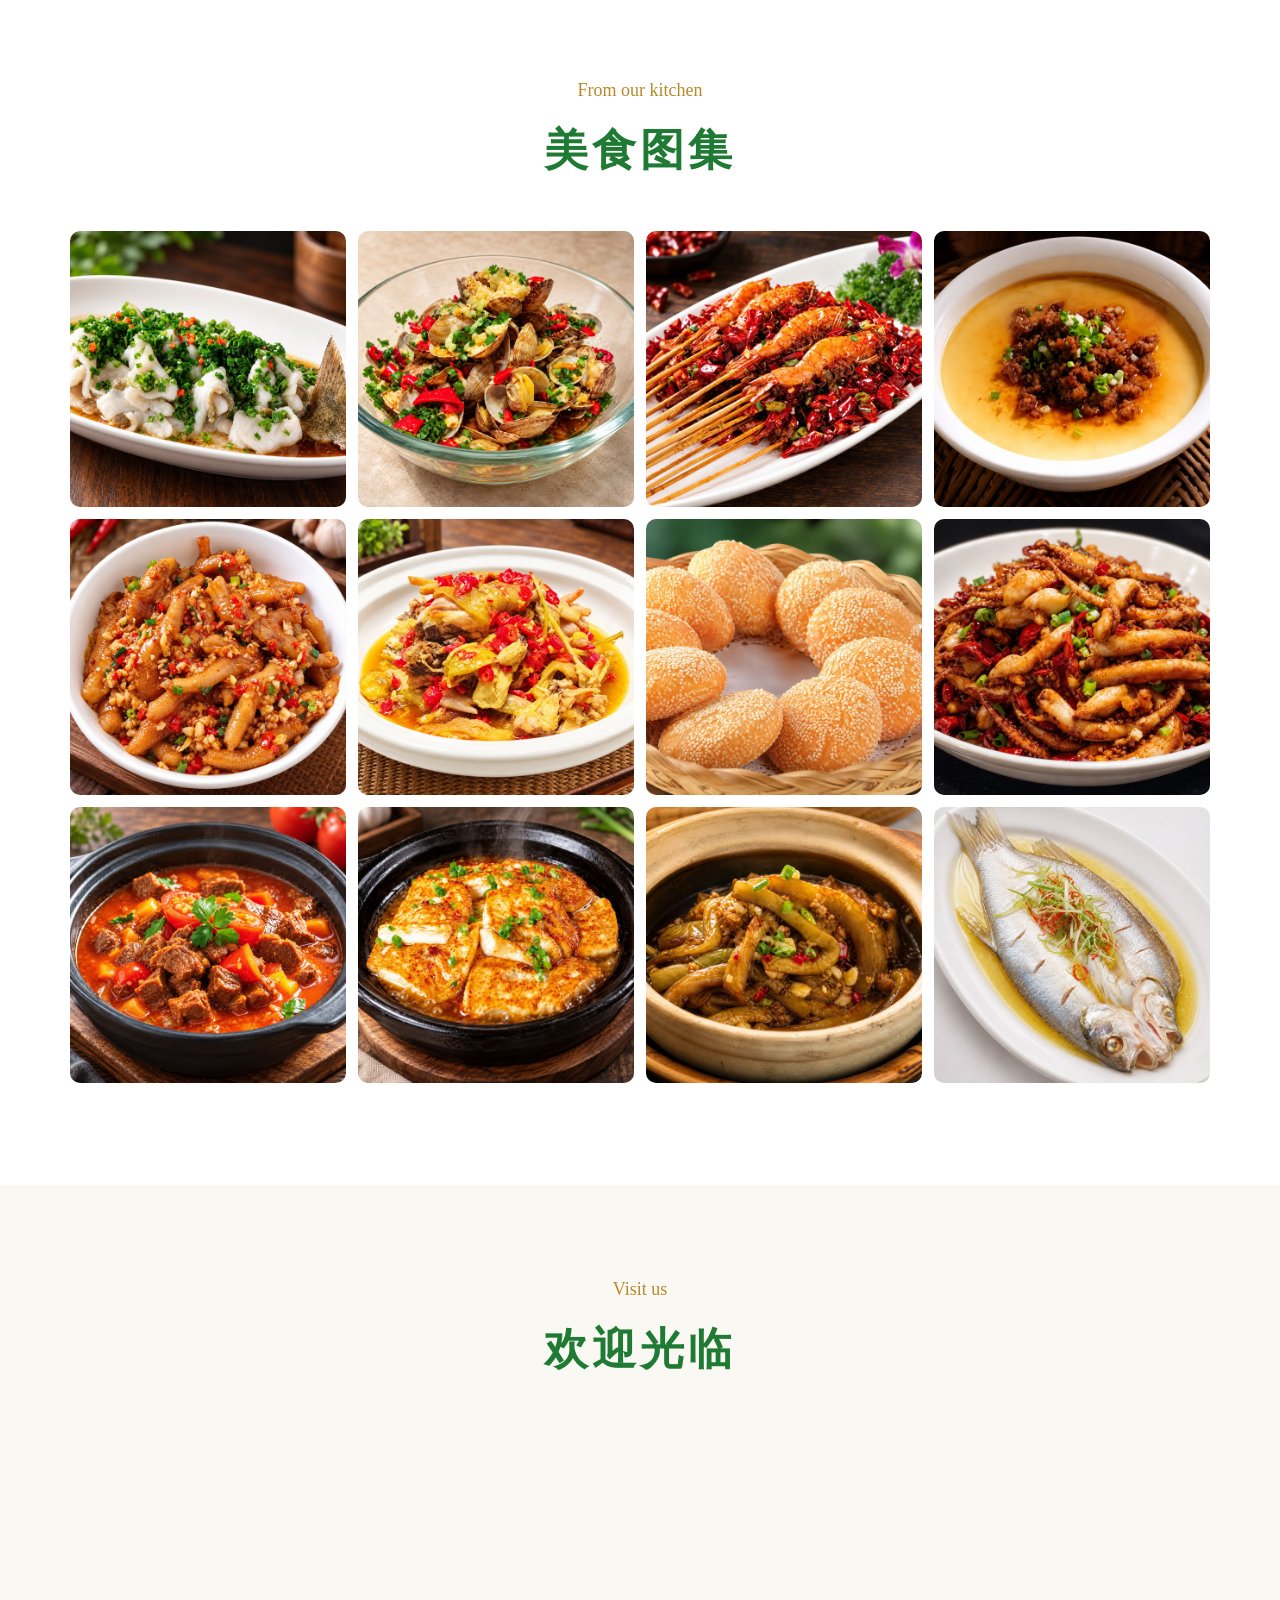
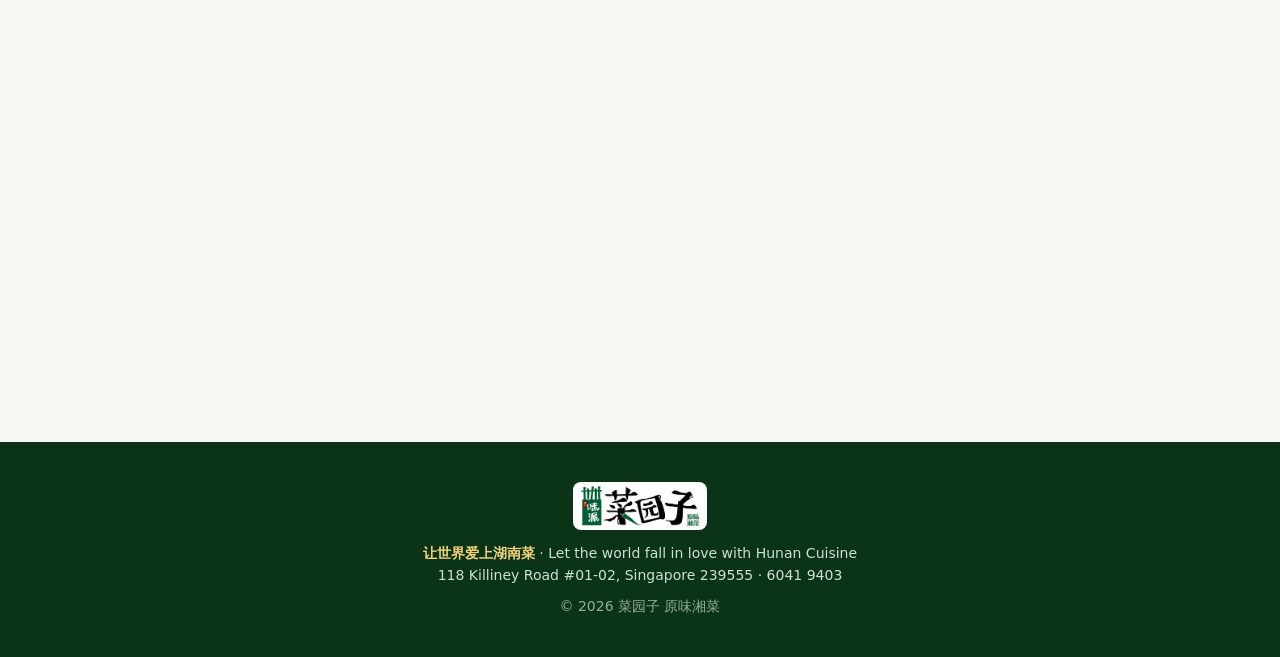
==== commit 429a47d4: "Replace story collage photo with Hunan stir-fried pork Co-Authored-By: Claude Opus 5.5 <noreply@anth" ====
--- a/site/index.html
+++ b/site/index.html
@@ -155,7 +155,7 @@
 <section class="story">
   <div class="wrap grid">
     <div class="collage reveal">
-      <img src="../app/img/braised-pork-ribs-with-pickled-vegetables.jpg" alt="Braised pork ribs with pickled vegetables">
+      <img src="../app/img/hunan-stir-fried-pork-wok.jpg" alt="Hunan stir-fried pork in a hammered wok">
       <img src="../app/img/sauteed-leaf-lettuce.jpg" alt="Sautéed leaf lettuce">
       <img src="../app/img/old-changsha-spiced-salted-duck.jpg" alt="Old Changsha spiced salted duck">
     </div>
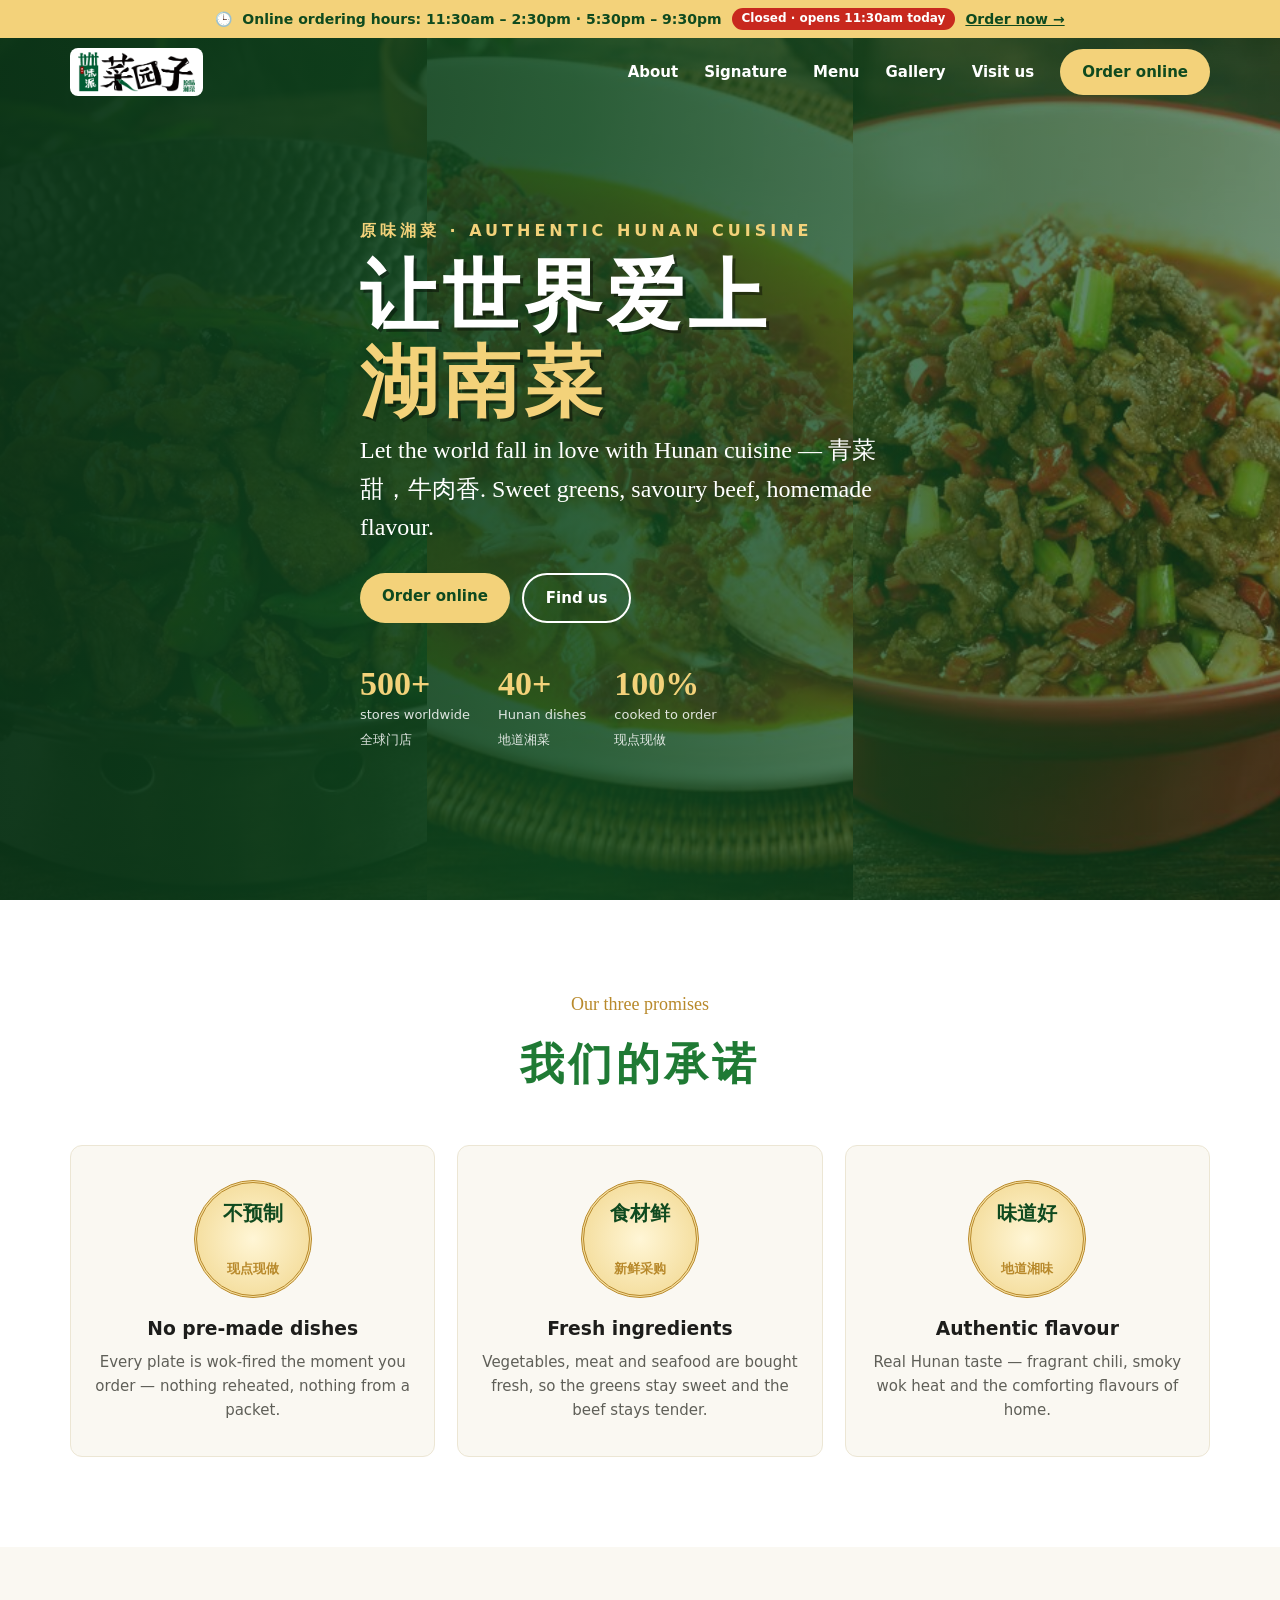
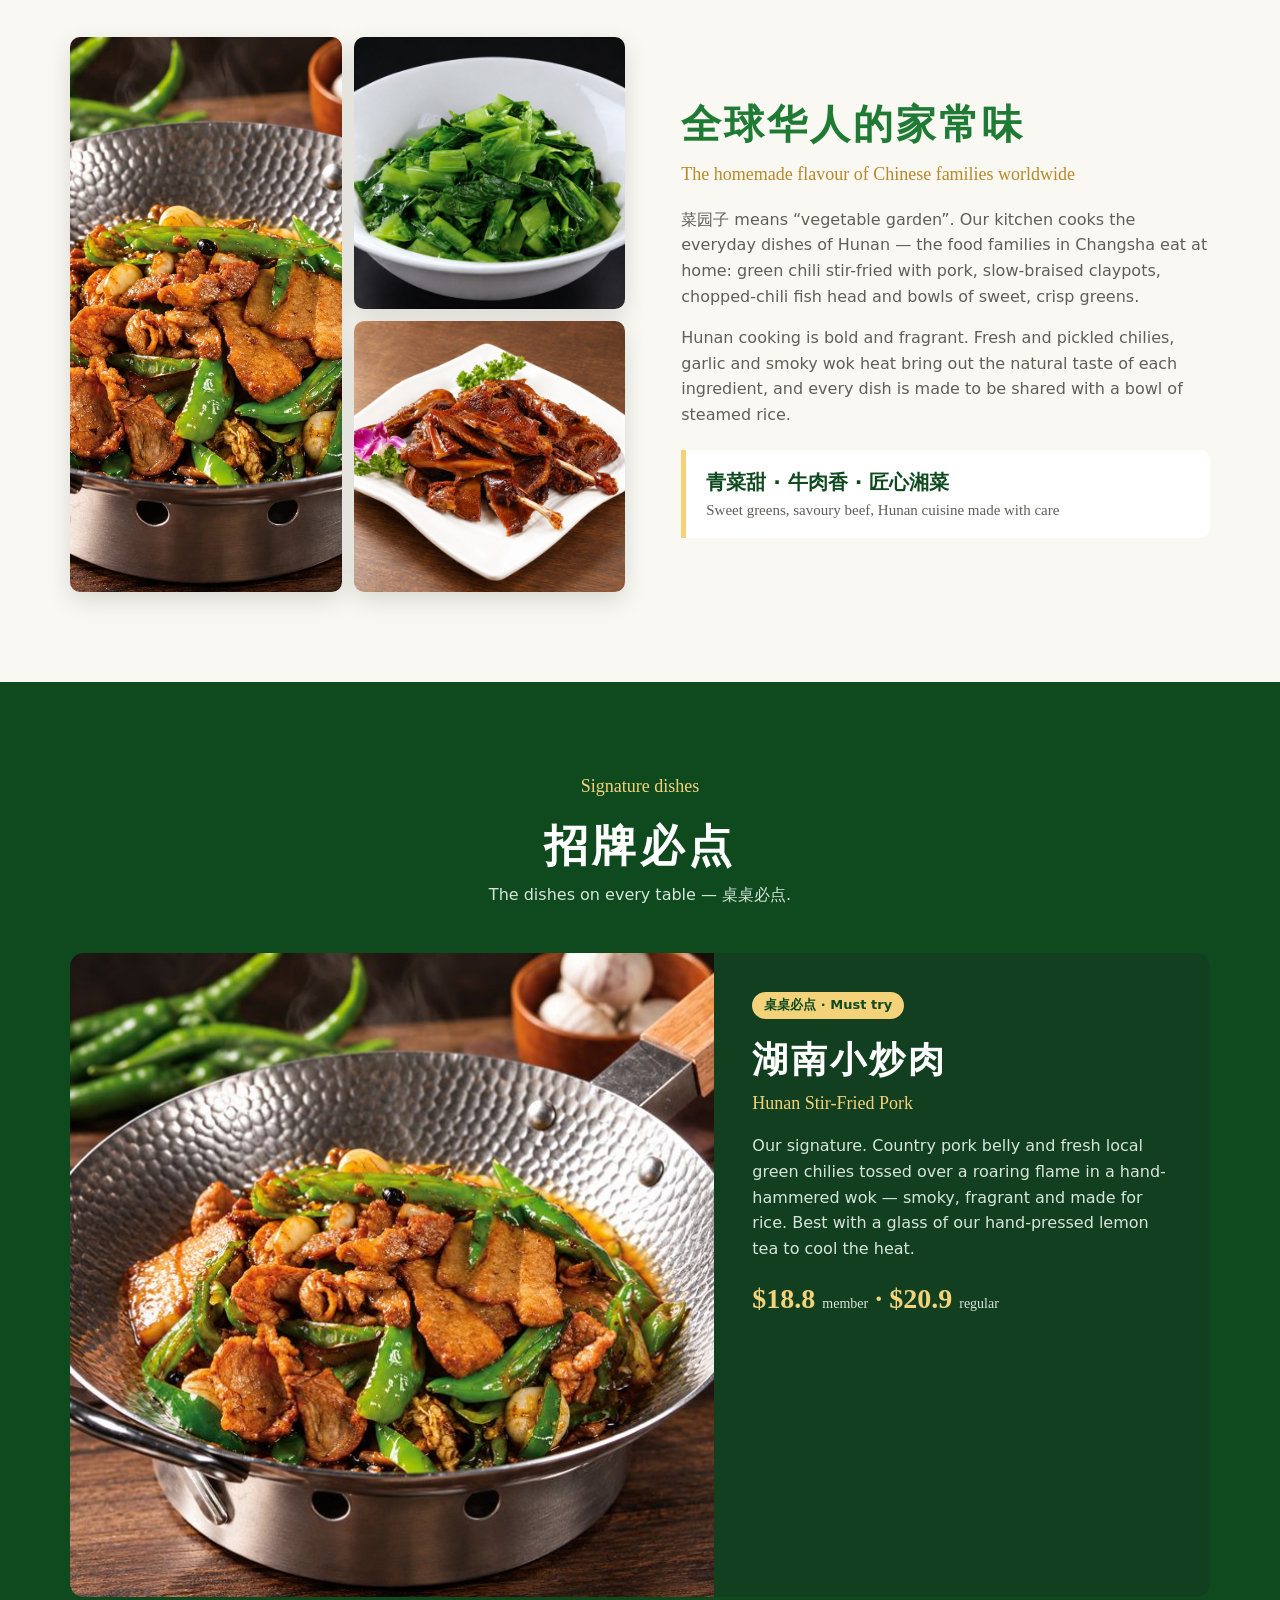
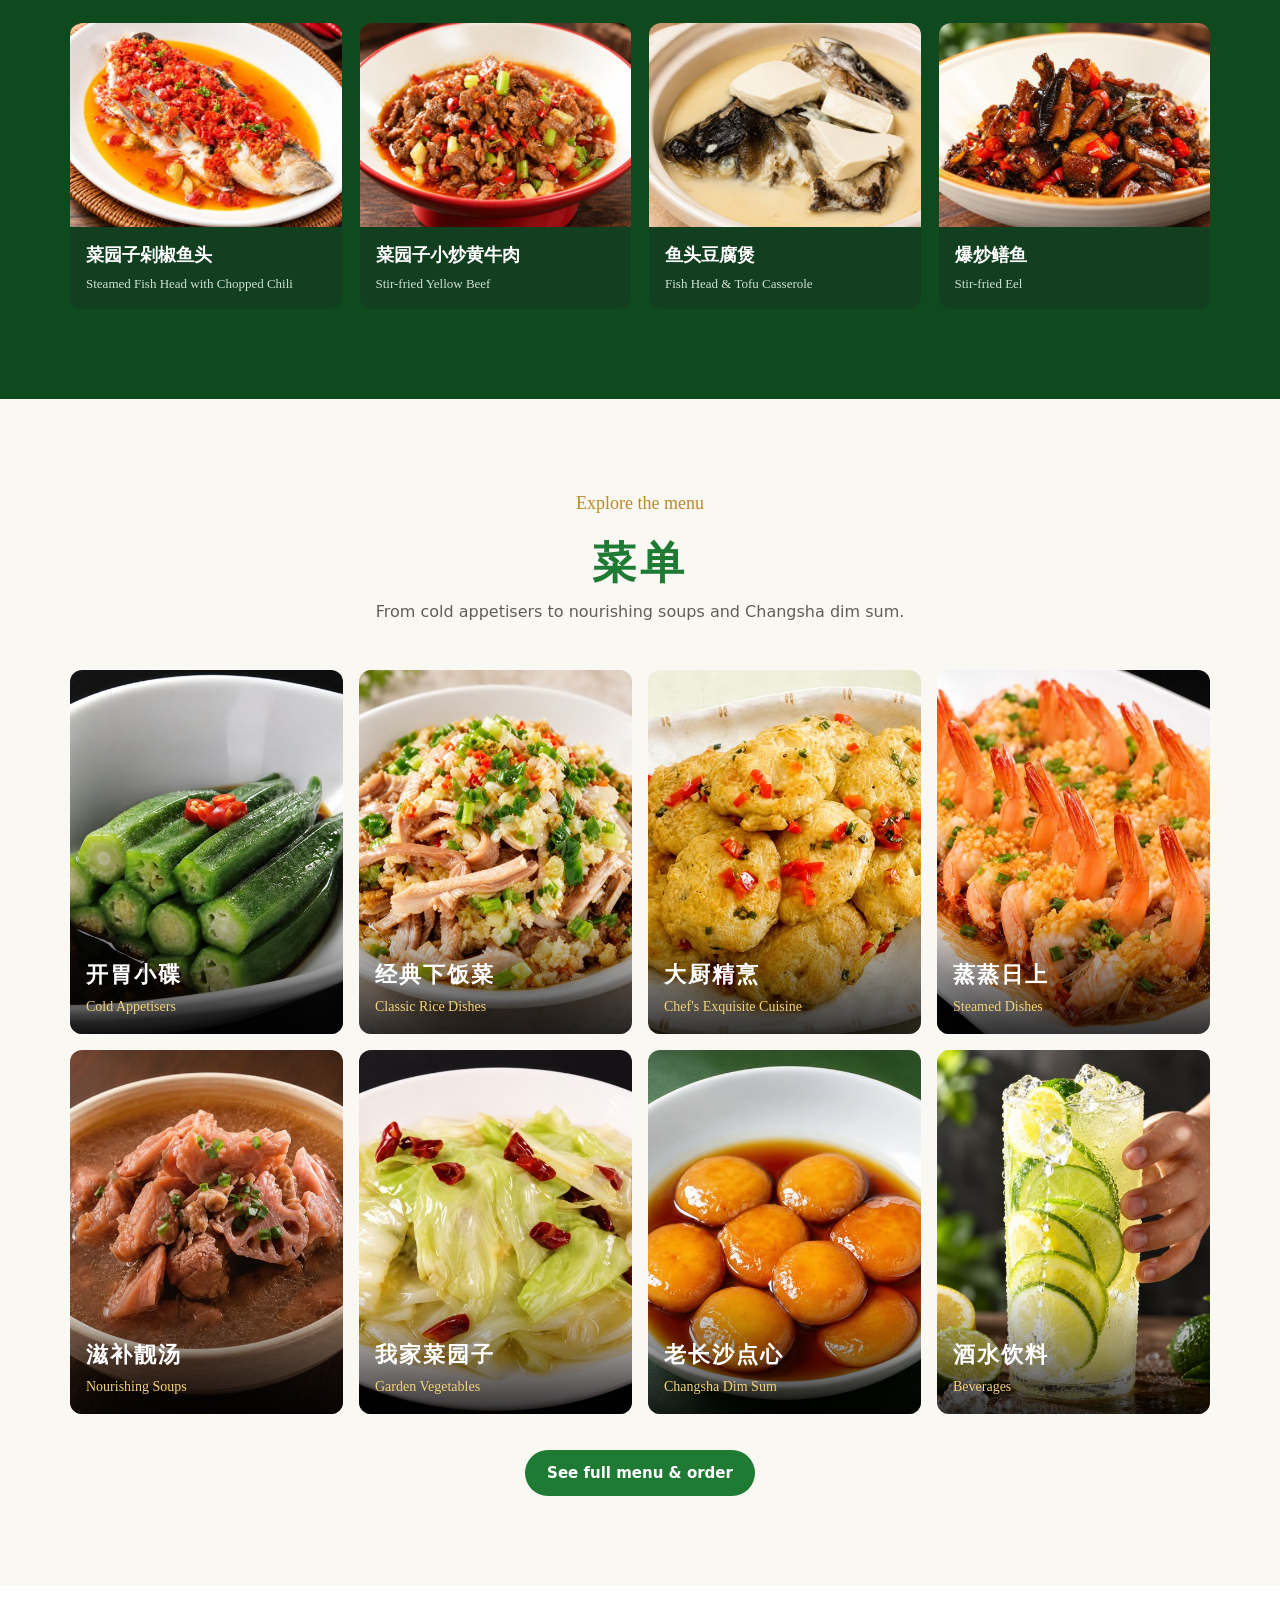
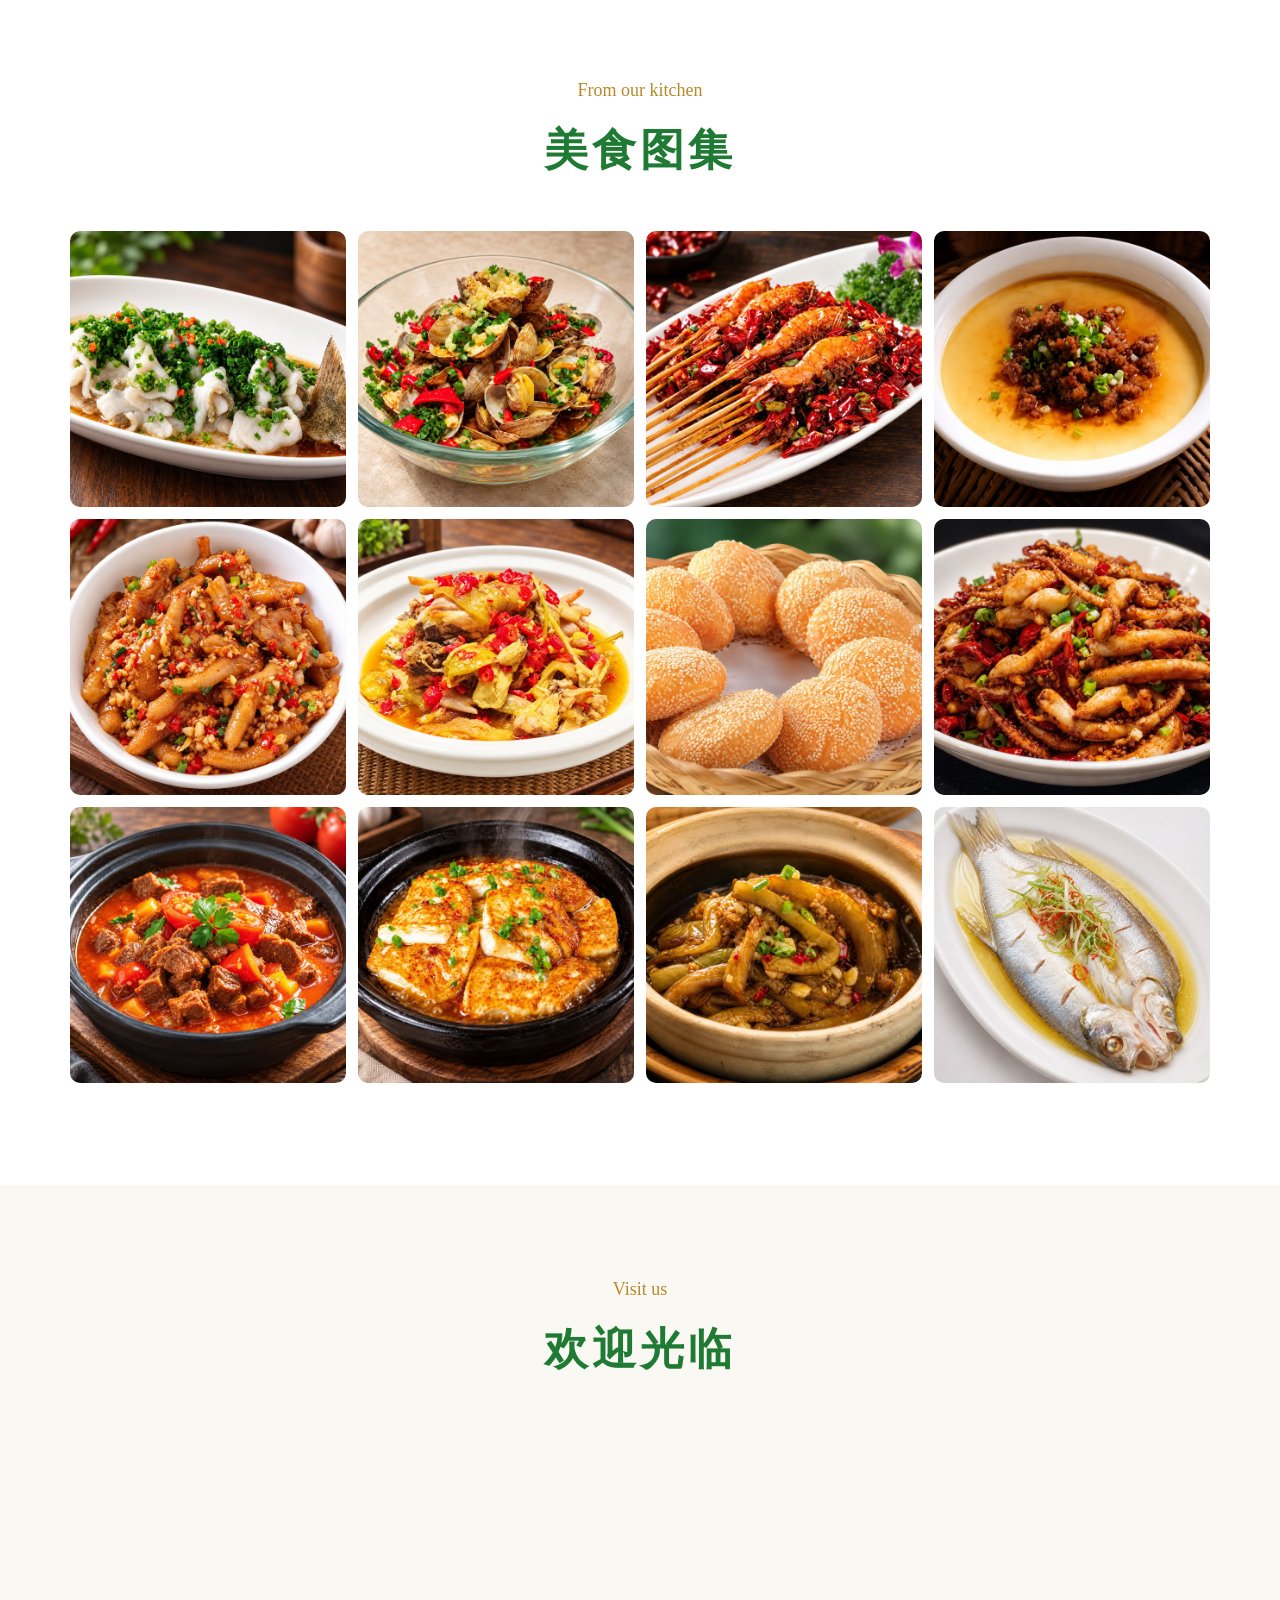
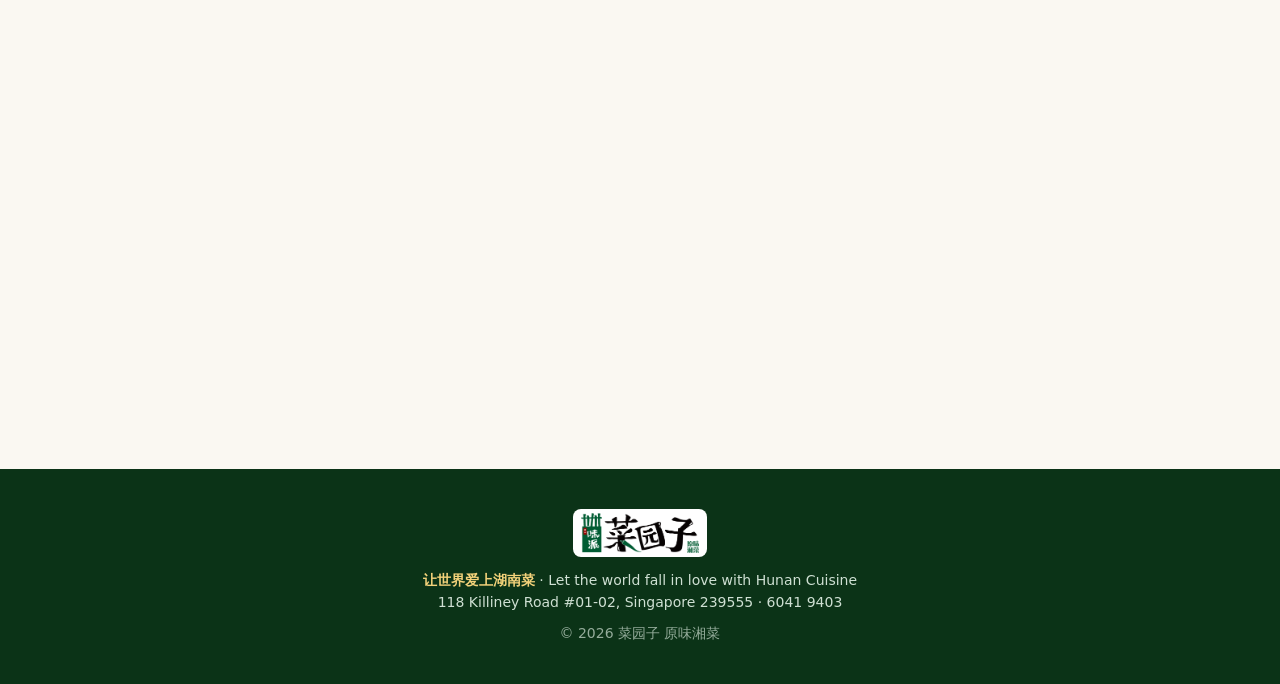
==== commit 50788f15: "Website: add online ordering hours banner Gold strip above the nav with 11:30am-2:30pm and 5:30pm-9:" ====
--- a/site/index.html
+++ b/site/index.html
@@ -15,6 +15,14 @@
 .serif{font-family:Georgia,"Times New Roman",serif}
 /* nav */
 header{position:fixed;inset:0 0 auto;z-index:20;transition:background .3s,box-shadow .3s}
+.hoursbar{background:var(--gold);color:var(--gd);font-size:14px;font-weight:600}
+.hoursbar .wrap{display:flex;align-items:center;justify-content:center;gap:10px;flex-wrap:wrap;min-height:38px;padding-top:6px;padding-bottom:6px;text-align:center}
+.hoursbar b{font-weight:800}
+.hoursbar .pill{color:#fff;background:var(--g);border-radius:12px;padding:1px 10px;font-size:12px;font-weight:800}
+.hoursbar .pill.closed{background:var(--red)}
+.hoursbar a{color:var(--gd);font-weight:800}
+.hoursbar b{white-space:nowrap}.hoursbar .lbl2{display:none}
+@media (max-width:600px){.hoursbar{font-size:12.5px}.hoursbar .wrap{gap:4px 8px;padding-left:10px;padding-right:10px}.hoursbar .lbl,.hoursbar .ic{display:none}.hoursbar .lbl2{display:inline}.hoursbar .pill{font-size:11px}}
 header.solid{background:var(--g);box-shadow:0 2px 10px #0003}
 .nav{display:flex;align-items:center;justify-content:space-between;height:68px}
 .logo{background:#fff;border-radius:8px;padding:4px 8px;height:48px;display:flex}.logo img{height:40px;width:auto}
@@ -30,7 +38,7 @@
 .hero .bg{position:absolute;inset:0;display:grid;grid-template-columns:repeat(3,1fr);opacity:.55}
 .hero .bg img{width:100%;height:100%;object-fit:cover}
 .hero:after{content:"";position:absolute;inset:0;background:linear-gradient(90deg,#0b3317f2 0%,#0f4a1fc4 45%,#0f4a1f40 100%)}
-.hero .wrap{position:relative;z-index:1;padding-top:90px;padding-bottom:60px}
+.hero .wrap{position:relative;z-index:1;padding-top:130px;padding-bottom:60px}
 .hero .kick{color:var(--gold);letter-spacing:4px;font-weight:700}
 .hero h1{font-size:clamp(40px,7vw,78px);line-height:1.1;margin:10px 0 6px;letter-spacing:4px;text-shadow:3px 3px 0 #0006}
 .hero h1 span{color:var(--gold)}
@@ -106,7 +114,7 @@
 .reveal{opacity:0;transform:translateY(24px);transition:opacity .7s,transform .7s}.reveal.in{opacity:1;transform:none}
 @media (prefers-reduced-motion:reduce){.reveal{opacity:1;transform:none;transition:none}html{scroll-behavior:auto}}
 @media (max-width:900px){
-  .links{position:fixed;inset:68px 0 auto;background:var(--g);flex-direction:column;gap:0;padding:8px 0 18px;display:none}
+  .links{position:fixed;inset:var(--hdr,106px) 0 auto;background:var(--g);flex-direction:column;gap:0;padding:8px 0 18px;display:none}
   .links.open{display:flex}.links a{padding:12px 20px;width:100%;text-align:center}
   .menuT{display:block}
   .pgrid,.story .grid,.feat,.visit .grid{grid-template-columns:1fr}
@@ -120,6 +128,7 @@
 </head>
 <body>
 <header id="hdr">
+  <div class="hoursbar" role="note"><div class="wrap"><span class="ic">🕒</span><span><span class="lbl">Online ordering hours: </span><span class="lbl2">Order online </span><b>11:30am – 2:30pm</b> · <b>5:30pm – 9:30pm</b></span><span id="openpill" class="pill"></span><a href="../app/index.html">Order now →</a></div></div>
   <div class="wrap nav">
     <a href="#top" class="logo" aria-label="菜园子 home"><img src="../app/img/logo.png" alt="菜园子 原味湘菜"></a>
     <button class="menuT" aria-label="Menu" onclick="document.querySelector('.links').classList.toggle('open')">☰</button>
@@ -233,7 +242,7 @@
         <dl>
           <div><dt>Address 地址</dt><dd>118 Killiney Road #01-02<br>Singapore 239555</dd></div>
           <div><dt>Orders &amp; reservations 订餐电话</dt><dd><a href="tel:+6560419403">6041 9403</a></dd></div>
-          <div><dt>Opening hours 营业时间</dt><dd>Please call to confirm today's hours</dd></div>
+          <div><dt>Online ordering hours 点餐时间</dt><dd>11:30am – 2:30pm<br>5:30pm – 9:30pm</dd></div>
           <div><dt>Dine-in · Pickup · Delivery</dt><dd>Order ahead online and pay by PayNow, card, Apple / Google Pay, GrabPay or cash.</dd></div>
         </dl>
         <p style="margin:26px 0 0;display:flex;gap:10px;flex-wrap:wrap"><a class="btn" href="../app/index.html">Order online</a><a class="btn ghost" href="https://www.google.com/maps/search/?api=1&amp;query=118+Killiney+Road+Singapore+239555" target="_blank" rel="noopener">Directions</a></p>
@@ -252,6 +261,13 @@
 
 <script>
 const h=document.getElementById('hdr');const onS=()=>h.classList.toggle('solid',scrollY>40);addEventListener('scroll',onS,{passive:true});onS();
+// ordering hours in Singapore time, minutes after midnight (same as ../app/index.html)
+const HOURS=[[690,870],[1050,1290]];
+const hm=m=>{const h=Math.floor(m/60);return `${(h+11)%12+1}:${String(m%60).padStart(2,"0")}${h<12?"am":"pm"}`};
+function showHours(){const d=new Date(Date.now()+8*3600e3),n=d.getUTCHours()*60+d.getUTCMinutes(),w=HOURS.find(([a,b])=>n>=a&&n<b),nx=HOURS.find(([a])=>a>n),el=document.getElementById('openpill');
+  el.className='pill'+(w?'':' closed');el.textContent=w?'Open now · until '+hm(w[1]):'Closed · opens '+(nx?hm(nx[0])+' today':hm(HOURS[0][0])+' tomorrow');
+  document.documentElement.style.setProperty('--hdr',h.offsetHeight+'px')}
+showHours();setInterval(showHours,60e3);addEventListener('resize',showHours);
 document.getElementById('yr').textContent=new Date().getFullYear();
 const io=new IntersectionObserver(es=>es.forEach(e=>{if(e.isIntersecting){e.target.classList.add('in');io.unobserve(e.target)}}),{threshold:.12});
 document.querySelectorAll('.reveal').forEach(el=>io.observe(el));
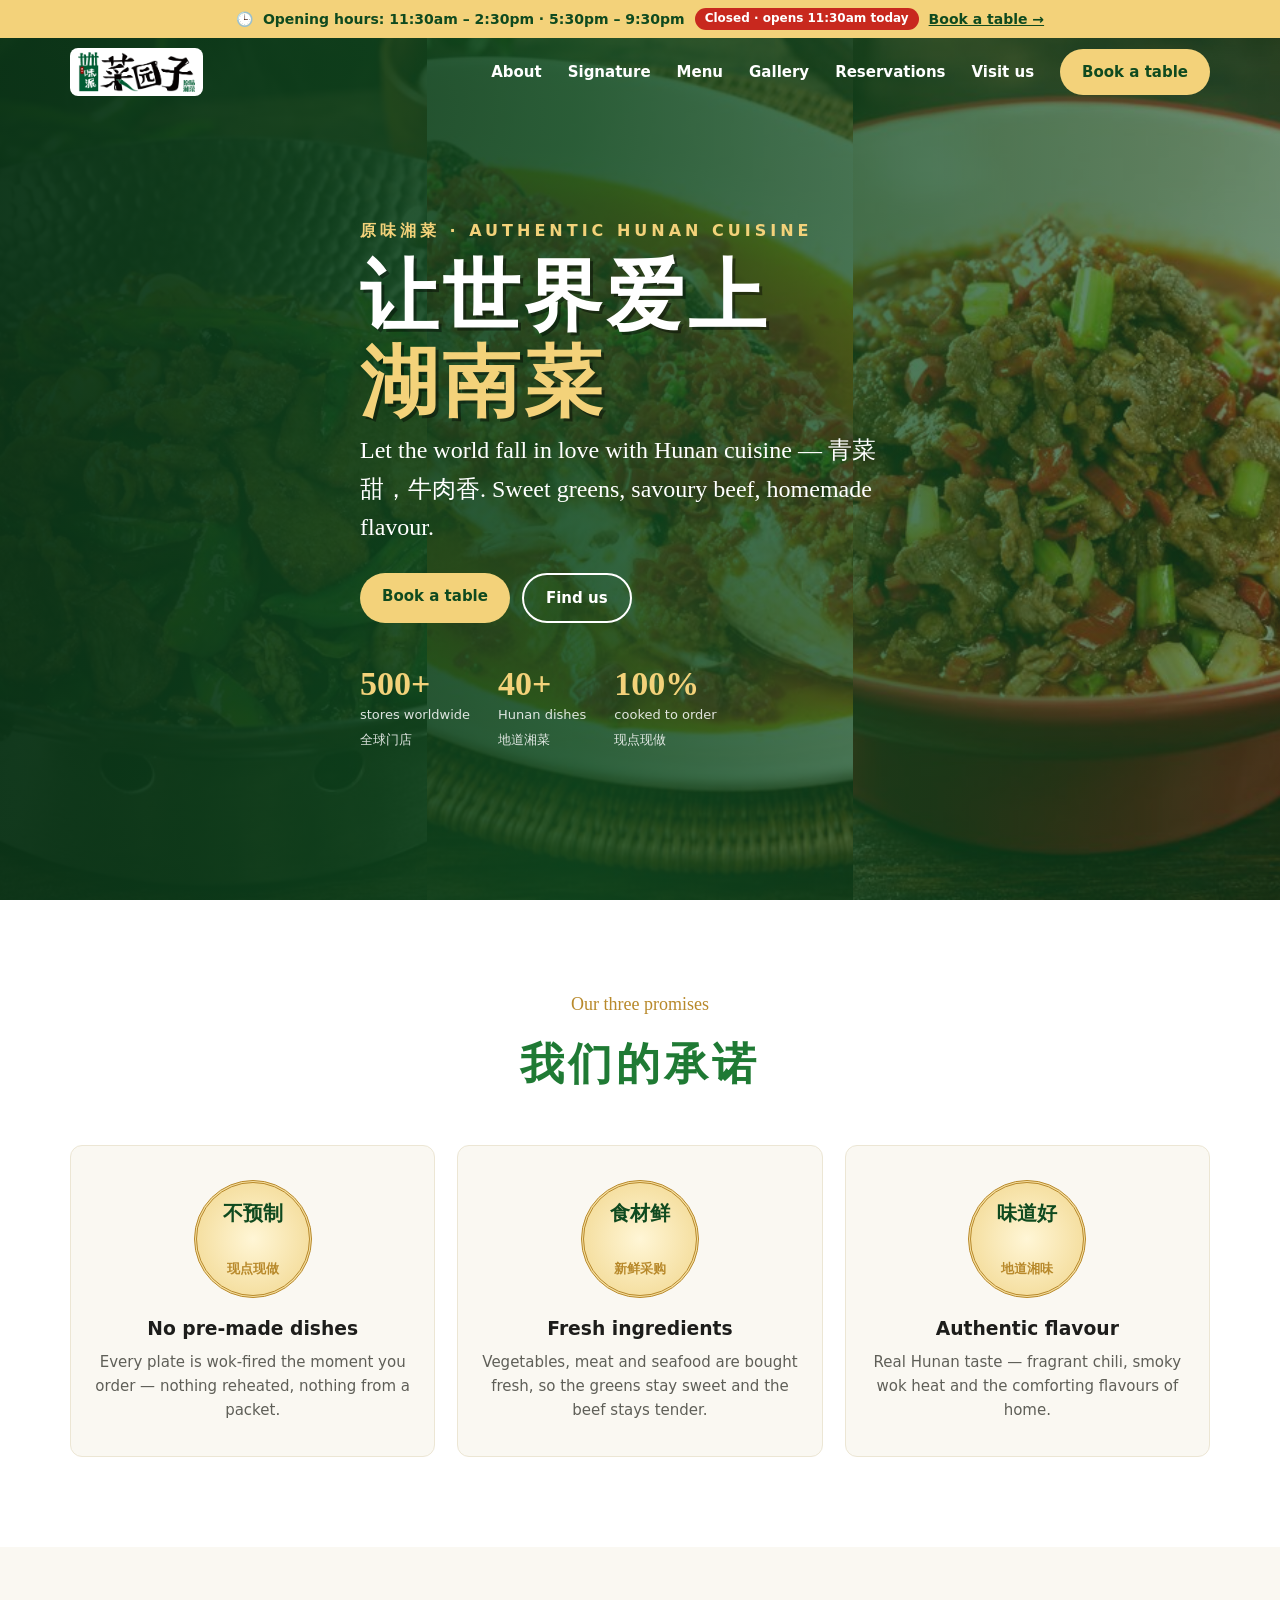
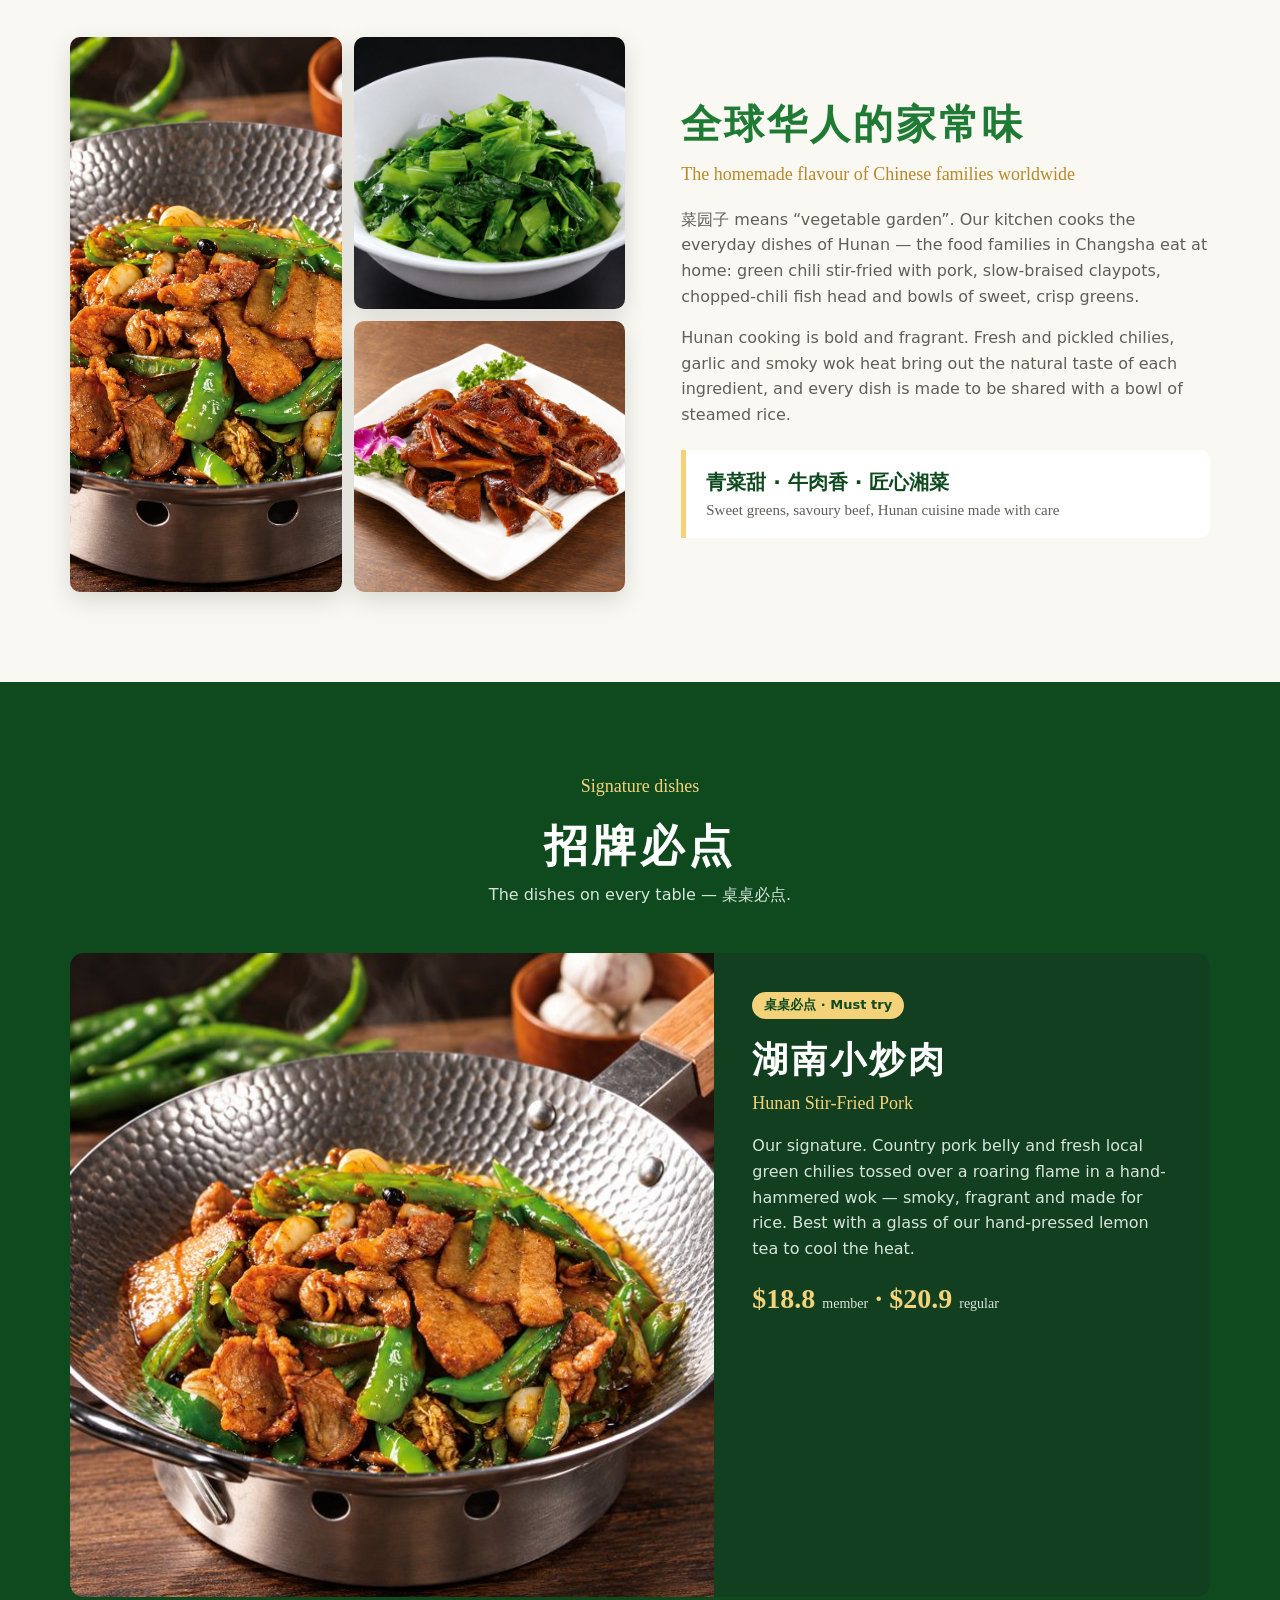
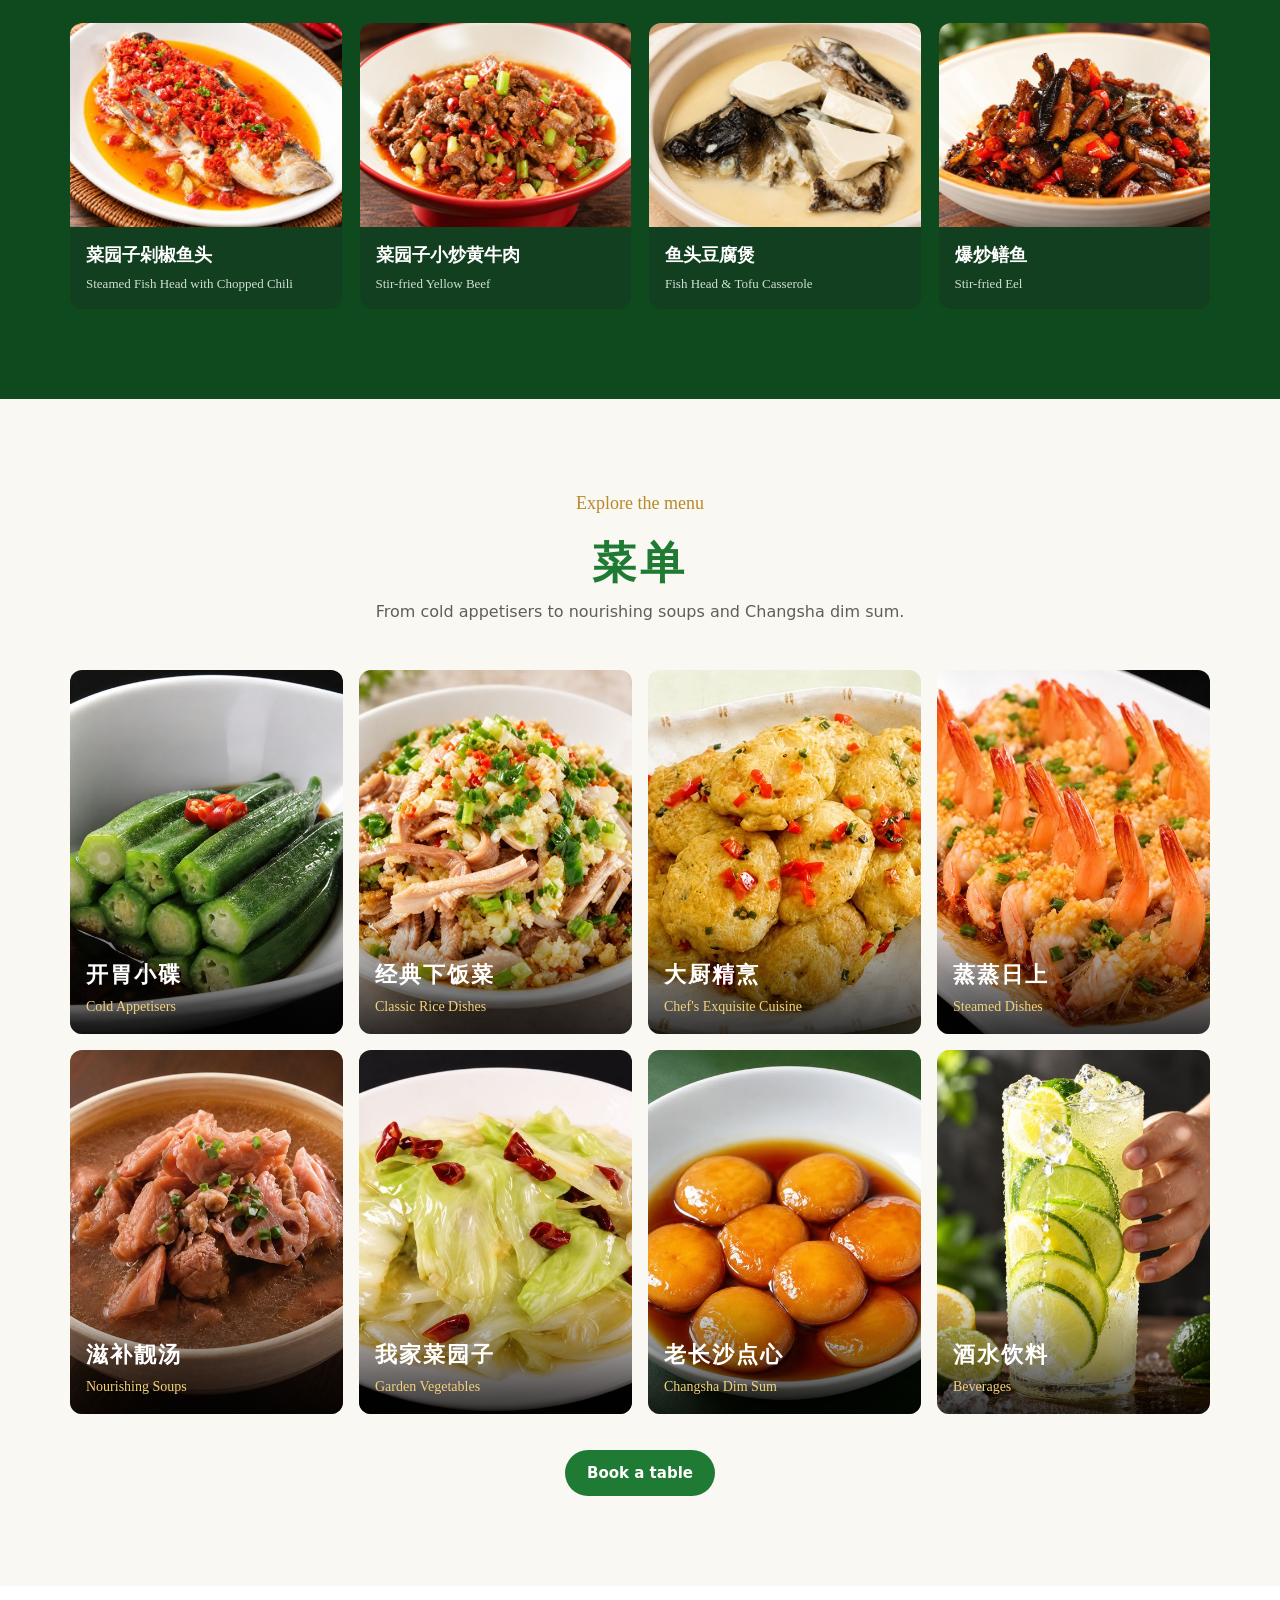
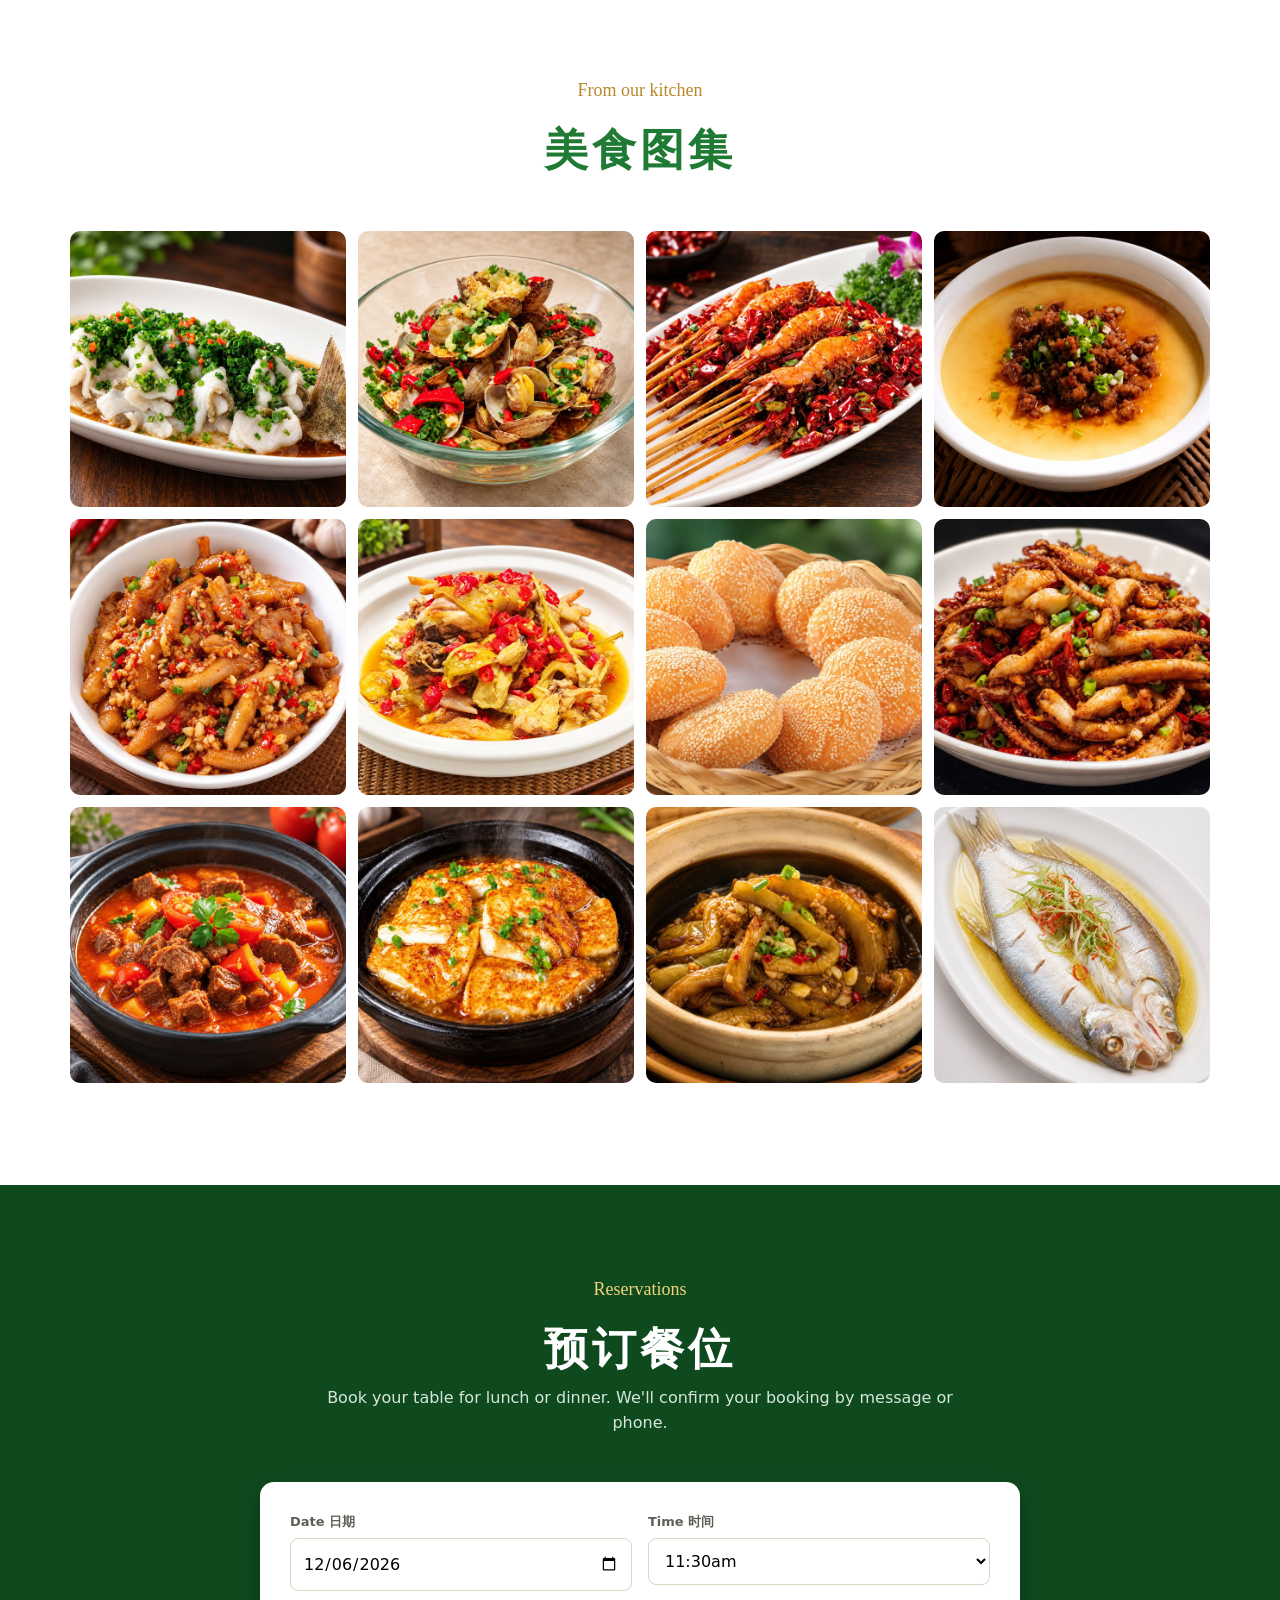
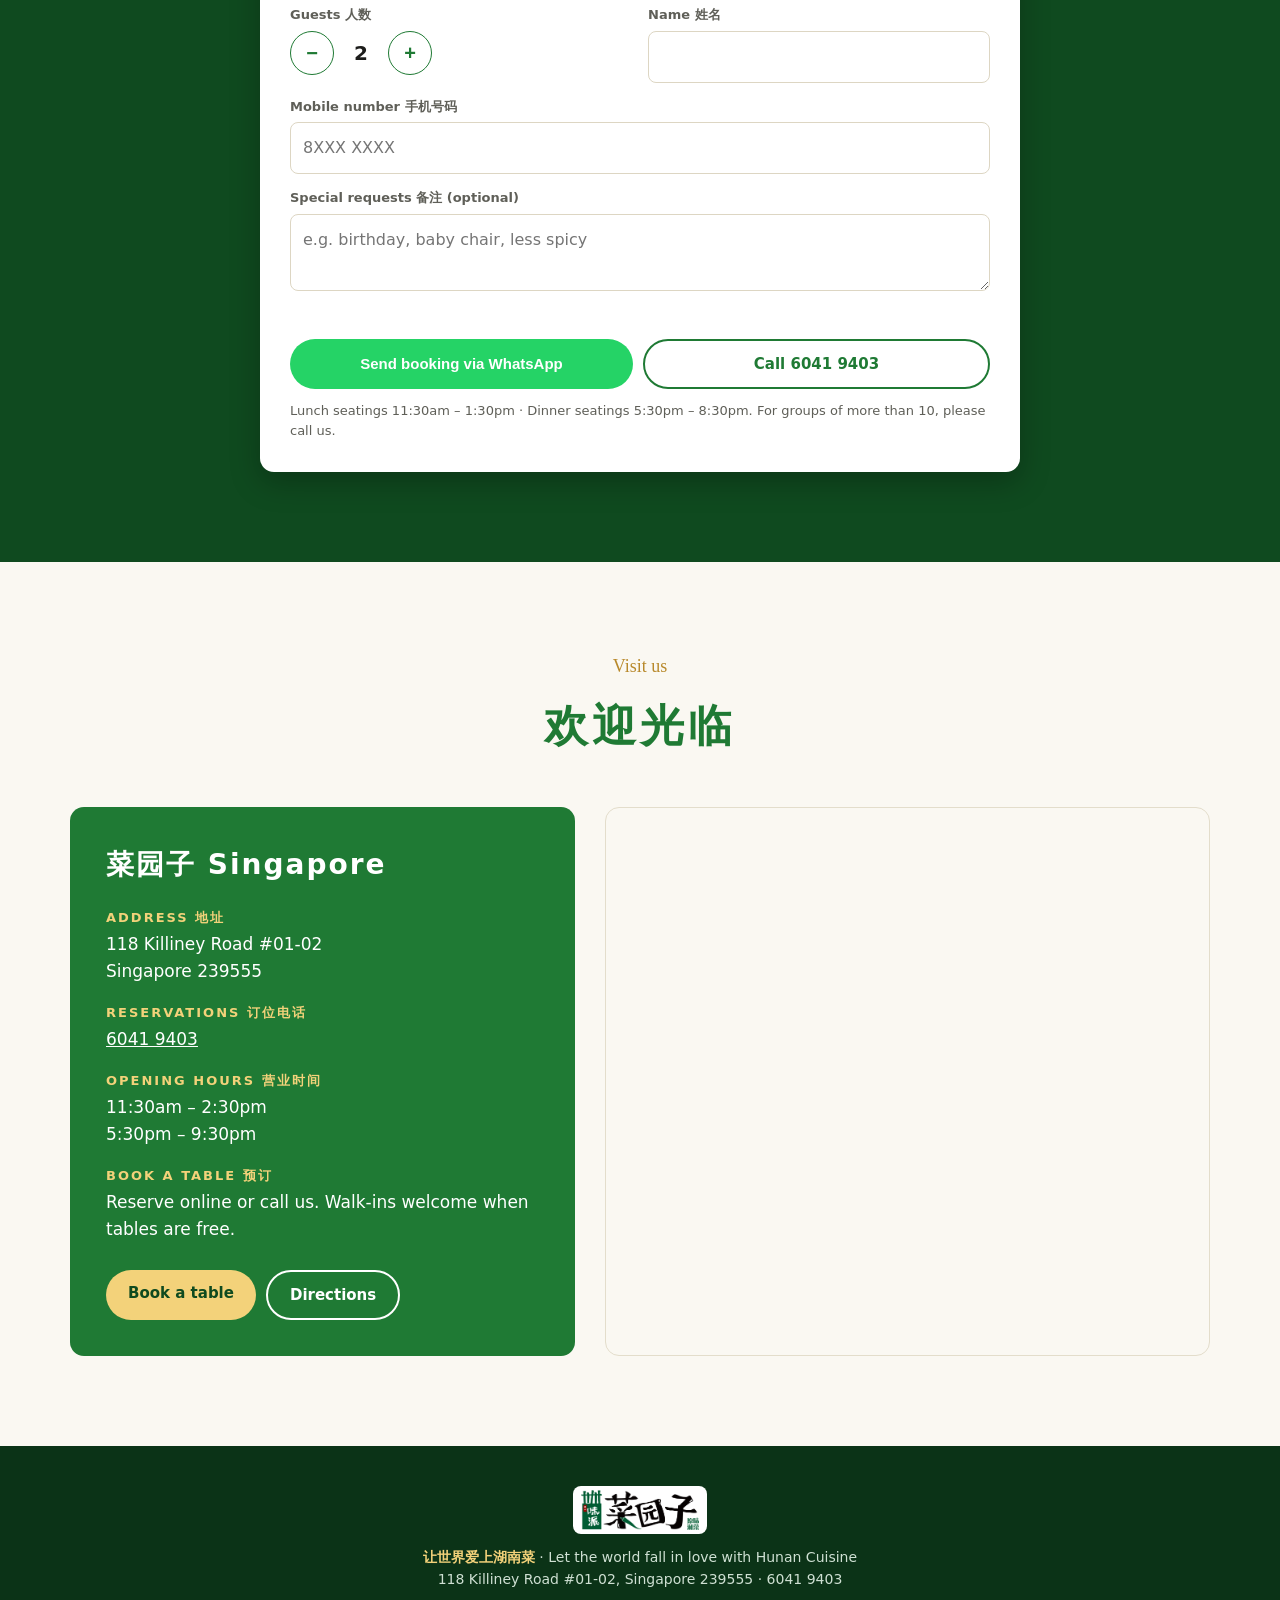
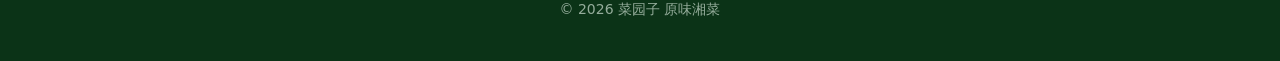
==== commit 443334c7: "Website: replace online ordering with table reservations Book a table form (date, seating time, gues" ====
--- a/site/index.html
+++ b/site/index.html
@@ -108,6 +108,22 @@
 .info dd a{color:#fff}
 .map{border-radius:14px;overflow:hidden;min-height:380px;border:1px solid #e3ddcb}
 .map iframe{width:100%;height:100%;min-height:380px;border:0;display:block}
+.reserve{background:var(--gd);color:#fff}
+.reserve .head .zh{color:#fff}.reserve .head .en{color:var(--gold)}.reserve .head p{color:#d6e6da}
+.rform{max-width:760px;margin:auto;background:#fff;color:var(--ink);border-radius:14px;padding:30px;box-shadow:0 10px 30px #0004}
+.rgrid{display:grid;grid-template-columns:1fr 1fr;gap:14px 16px}
+.rgrid .full{grid-column:1/-1}
+.rform label{display:block;font-size:13px;font-weight:700;color:var(--mute);margin-bottom:5px}
+.rform input,.rform select,.rform textarea{width:100%;padding:12px;border:1px solid #ddd6c3;border-radius:8px;font:inherit;background:#fff}
+.rform input:focus,.rform select:focus,.rform textarea:focus{outline:2px solid var(--g);border-color:var(--g)}
+.guests{display:flex;align-items:center;gap:10px}.guests button{width:44px;height:44px;border-radius:50%;border:1.5px solid var(--g);background:#fff;color:var(--g);font-size:20px;font-weight:800;cursor:pointer}.guests output{min-width:34px;text-align:center;font-size:20px;font-weight:800}
+.rerr{color:var(--red);font-size:14px;margin-top:12px;min-height:1em}
+.ractions{display:flex;gap:10px;flex-wrap:wrap;margin-top:14px}
+.ractions .btn{flex:1;text-align:center;cursor:pointer;min-width:200px}
+.btn.wa{background:#25d366;color:#fff!important}.btn.wa:hover{background:#1ebe5b}
+.btn.call{background:#fff;color:var(--g)!important;border:2px solid var(--g)}
+.rnote{font-size:13px;color:var(--mute);margin:12px 0 0}
+.rdone{display:none;text-align:center;padding:14px 0 0}.rdone.on{display:block}.rdone b{font-size:20px;color:var(--g)}
 footer{background:#0b3317;color:#cfe0d3;padding:40px 0;text-align:center;font-size:14px}
 footer .logo{display:inline-flex;margin-bottom:12px}
 footer b{color:var(--gold)}
@@ -117,7 +133,8 @@
   .links{position:fixed;inset:var(--hdr,106px) 0 auto;background:var(--g);flex-direction:column;gap:0;padding:8px 0 18px;display:none}
   .links.open{display:flex}.links a{padding:12px 20px;width:100%;text-align:center}
   .menuT{display:block}
-  .pgrid,.story .grid,.feat,.visit .grid{grid-template-columns:1fr}
+  .pgrid,.story .grid,.feat,.visit .grid,.rgrid{grid-template-columns:1fr}
+  .rform{padding:20px}
   .dgrid,.cats{grid-template-columns:1fr 1fr}
   .hero .bg{grid-template-columns:1fr}.hero .bg img:not(:first-child){display:none}
   .feat img{min-height:240px}.feat .t{padding:24px}
@@ -128,13 +145,13 @@
 </head>
 <body>
 <header id="hdr">
-  <div class="hoursbar" role="note"><div class="wrap"><span class="ic">🕒</span><span><span class="lbl">Online ordering hours: </span><span class="lbl2">Order online </span><b>11:30am – 2:30pm</b> · <b>5:30pm – 9:30pm</b></span><span id="openpill" class="pill"></span><a href="../app/index.html">Order now →</a></div></div>
+  <div class="hoursbar" role="note"><div class="wrap"><span class="ic">🕒</span><span><span class="lbl">Opening hours: </span><span class="lbl2">Open </span><b>11:30am – 2:30pm</b> · <b>5:30pm – 9:30pm</b></span><span id="openpill" class="pill"></span><a href="#reserve">Book a table →</a></div></div>
   <div class="wrap nav">
     <a href="#top" class="logo" aria-label="菜园子 home"><img src="../app/img/logo.png" alt="菜园子 原味湘菜"></a>
     <button class="menuT" aria-label="Menu" onclick="document.querySelector('.links').classList.toggle('open')">☰</button>
     <nav class="links" onclick="if(event.target.tagName==='A')this.classList.remove('open')">
-      <a href="#about">About</a><a href="#signature">Signature</a><a href="#menu">Menu</a><a href="#gallery">Gallery</a><a href="#visit">Visit us</a>
-      <a class="btn" href="../app/index.html">Order online</a>
+      <a href="#about">About</a><a href="#signature">Signature</a><a href="#menu">Menu</a><a href="#gallery">Gallery</a><a href="#reserve">Reservations</a><a href="#visit">Visit us</a>
+      <a class="btn" href="#reserve">Book a table</a>
     </nav>
   </div>
 </header>
@@ -145,7 +162,7 @@
     <div class="kick">原味湘菜 · AUTHENTIC HUNAN CUISINE</div>
     <h1>让世界爱上<br><span>湖南菜</span></h1>
     <p class="en serif">Let the world fall in love with Hunan cuisine — 青菜甜，牛肉香. Sweet greens, savoury beef, homemade flavour.</p>
-    <div class="cta"><a class="btn" href="../app/index.html">Order online</a><a class="btn ghost" href="#visit">Find us</a></div>
+    <div class="cta"><a class="btn" href="#reserve">Book a table</a><a class="btn ghost" href="#visit">Find us</a></div>
     <div class="stat"><div><b>500+</b><span>stores worldwide<br>全球门店</span></div><div><b>40+</b><span>Hunan dishes<br>地道湘菜</span></div><div><b>100%</b><span>cooked to order<br>现点现做</span></div></div>
   </div>
 </section>
@@ -200,16 +217,16 @@
   <div class="wrap">
     <div class="head reveal"><p class="en">Explore the menu</p><h2 class="zh">菜单</h2><p>From cold appetisers to nourishing soups and Changsha dim sum.</p></div>
     <div class="cats">
-      <a class="cat reveal" href="../app/index.html#s-cold"><img loading="lazy" src="../app/img/okra-in-savory-sauce.jpg" alt=""><div><b>开胃小碟</b><span>Cold Appetisers</span></div></a>
-      <a class="cat reveal" href="../app/index.html#s-rice"><img loading="lazy" src="../app/img/braised-pork-tripe-slices.jpg" alt=""><div><b>经典下饭菜</b><span>Classic Rice Dishes</span></div></a>
-      <a class="cat reveal" href="../app/index.html#s-chef"><img loading="lazy" src="../app/img/pan-fried-lotus-root.jpg" alt=""><div><b>大厨精烹</b><span>Chef's Exquisite Cuisine</span></div></a>
-      <a class="cat reveal" href="../app/index.html#s-steam"><img loading="lazy" src="../app/img/garlic-shrimp-with-vermicelli.jpg" alt=""><div><b>蒸蒸日上</b><span>Steamed Dishes</span></div></a>
-      <a class="cat reveal" href="../app/index.html#s-soup"><img loading="lazy" src="../app/img/lotus-root-and-pork-knuckle-soup.jpg" alt=""><div><b>滋补靓汤</b><span>Nourishing Soups</span></div></a>
-      <a class="cat reveal" href="../app/index.html#s-veg"><img loading="lazy" src="../app/img/shredded-cabbage-stir-fry.jpg" alt=""><div><b>我家菜园子</b><span>Garden Vegetables</span></div></a>
-      <a class="cat reveal" href="../app/index.html#s-dim"><img loading="lazy" src="../app/img/sugar-oil-glutinous-rice-cakes.jpg" alt=""><div><b>老长沙点心</b><span>Changsha Dim Sum</span></div></a>
-      <a class="cat reveal" href="../app/index.html#s-drink"><img loading="lazy" src="../app/img/handcrafted-fresh-lemon-tea.jpg" alt=""><div><b>酒水饮料</b><span>Beverages</span></div></a>
-    </div>
-    <div class="center"><a class="btn green" href="../app/index.html">See full menu &amp; order</a></div>
+      <div class="cat reveal"><img loading="lazy" src="../app/img/okra-in-savory-sauce.jpg" alt=""><div><b>开胃小碟</b><span>Cold Appetisers</span></div></div>
+      <div class="cat reveal"><img loading="lazy" src="../app/img/braised-pork-tripe-slices.jpg" alt=""><div><b>经典下饭菜</b><span>Classic Rice Dishes</span></div></div>
+      <div class="cat reveal"><img loading="lazy" src="../app/img/pan-fried-lotus-root.jpg" alt=""><div><b>大厨精烹</b><span>Chef's Exquisite Cuisine</span></div></div>
+      <div class="cat reveal"><img loading="lazy" src="../app/img/garlic-shrimp-with-vermicelli.jpg" alt=""><div><b>蒸蒸日上</b><span>Steamed Dishes</span></div></div>
+      <div class="cat reveal"><img loading="lazy" src="../app/img/lotus-root-and-pork-knuckle-soup.jpg" alt=""><div><b>滋补靓汤</b><span>Nourishing Soups</span></div></div>
+      <div class="cat reveal"><img loading="lazy" src="../app/img/shredded-cabbage-stir-fry.jpg" alt=""><div><b>我家菜园子</b><span>Garden Vegetables</span></div></div>
+      <div class="cat reveal"><img loading="lazy" src="../app/img/sugar-oil-glutinous-rice-cakes.jpg" alt=""><div><b>老长沙点心</b><span>Changsha Dim Sum</span></div></div>
+      <div class="cat reveal"><img loading="lazy" src="../app/img/handcrafted-fresh-lemon-tea.jpg" alt=""><div><b>酒水饮料</b><span>Beverages</span></div></div>
+    </div>
+    <div class="center"><a class="btn green" href="#reserve">Book a table</a></div>
   </div>
 </section>
 
@@ -233,6 +250,29 @@
   </div>
 </section>
 
+<section class="reserve" id="reserve">
+  <div class="wrap">
+    <div class="head reveal"><p class="en">Reservations</p><h2 class="zh">预订餐位</h2><p>Book your table for lunch or dinner. We'll confirm your booking by message or phone.</p></div>
+    <form class="rform reveal" id="rform" novalidate>
+      <div class="rgrid">
+        <div><label for="rdate">Date 日期</label><input type="date" id="rdate" required></div>
+        <div><label for="rtime">Time 时间</label><select id="rtime" required></select></div>
+        <div><label>Guests 人数</label><div class="guests"><button type="button" aria-label="Fewer guests" data-d="-1">−</button><output id="rpax">2</output><button type="button" aria-label="More guests" data-d="1">+</button></div></div>
+        <div><label for="rname">Name 姓名</label><input id="rname" autocomplete="name" required></div>
+        <div class="full"><label for="rphone">Mobile number 手机号码</label><input id="rphone" inputmode="tel" autocomplete="tel" placeholder="8XXX XXXX" required></div>
+        <div class="full"><label for="rnote">Special requests 备注 (optional)</label><textarea id="rnote" rows="2" placeholder="e.g. birthday, baby chair, less spicy"></textarea></div>
+      </div>
+      <div class="rerr" id="rerr" role="alert"></div>
+      <div class="ractions">
+        <button type="submit" class="btn wa">Send booking via WhatsApp</button>
+        <a class="btn call" href="tel:+6560419403">Call 6041 9403</a>
+      </div>
+      <p class="rnote">Lunch seatings 11:30am – 1:30pm · Dinner seatings 5:30pm – 8:30pm. For groups of more than 10, please call us.</p>
+      <div class="rdone" id="rdone"><b>谢谢！Your booking message is ready</b><p>Press send in WhatsApp. Your table is confirmed once we reply.</p></div>
+    </form>
+  </div>
+</section>
+
 <section class="visit" id="visit">
   <div class="wrap">
     <div class="head reveal"><p class="en">Visit us</p><h2 class="zh">欢迎光临</h2></div>
@@ -241,11 +281,11 @@
         <h3>菜园子 Singapore</h3>
         <dl>
           <div><dt>Address 地址</dt><dd>118 Killiney Road #01-02<br>Singapore 239555</dd></div>
-          <div><dt>Orders &amp; reservations 订餐电话</dt><dd><a href="tel:+6560419403">6041 9403</a></dd></div>
-          <div><dt>Online ordering hours 点餐时间</dt><dd>11:30am – 2:30pm<br>5:30pm – 9:30pm</dd></div>
-          <div><dt>Dine-in · Pickup · Delivery</dt><dd>Order ahead online and pay by PayNow, card, Apple / Google Pay, GrabPay or cash.</dd></div>
+          <div><dt>Reservations 订位电话</dt><dd><a href="tel:+6560419403">6041 9403</a></dd></div>
+          <div><dt>Opening hours 营业时间</dt><dd>11:30am – 2:30pm<br>5:30pm – 9:30pm</dd></div>
+          <div><dt>Book a table 预订</dt><dd>Reserve online or call us. Walk-ins welcome when tables are free.</dd></div>
         </dl>
-        <p style="margin:26px 0 0;display:flex;gap:10px;flex-wrap:wrap"><a class="btn" href="../app/index.html">Order online</a><a class="btn ghost" href="https://www.google.com/maps/search/?api=1&amp;query=118+Killiney+Road+Singapore+239555" target="_blank" rel="noopener">Directions</a></p>
+        <p style="margin:26px 0 0;display:flex;gap:10px;flex-wrap:wrap"><a class="btn" href="#reserve">Book a table</a><a class="btn ghost" href="https://www.google.com/maps/search/?api=1&amp;query=118+Killiney+Road+Singapore+239555" target="_blank" rel="noopener">Directions</a></p>
       </div>
       <div class="map reveal"><iframe title="Map to 118 Killiney Road" loading="lazy" referrerpolicy="no-referrer-when-downgrade" src="https://maps.google.com/maps?q=118%20Killiney%20Road%2C%20Singapore%20239555&amp;z=16&amp;output=embed"></iframe></div>
     </div>
@@ -261,13 +301,36 @@
 
 <script>
 const h=document.getElementById('hdr');const onS=()=>h.classList.toggle('solid',scrollY>40);addEventListener('scroll',onS,{passive:true});onS();
-// ordering hours in Singapore time, minutes after midnight (same as ../app/index.html)
+// opening hours in Singapore time, minutes after midnight
 const HOURS=[[690,870],[1050,1290]];
 const hm=m=>{const h=Math.floor(m/60);return `${(h+11)%12+1}:${String(m%60).padStart(2,"0")}${h<12?"am":"pm"}`};
 function showHours(){const d=new Date(Date.now()+8*3600e3),n=d.getUTCHours()*60+d.getUTCMinutes(),w=HOURS.find(([a,b])=>n>=a&&n<b),nx=HOURS.find(([a])=>a>n),el=document.getElementById('openpill');
   el.className='pill'+(w?'':' closed');el.textContent=w?'Open now · until '+hm(w[1]):'Closed · opens '+(nx?hm(nx[0])+' today':hm(HOURS[0][0])+' tomorrow');
   document.documentElement.style.setProperty('--hdr',h.offsetHeight+'px')}
-showHours();setInterval(showHours,60e3);addEventListener('resize',showHours);
+showHours();setInterval(showHours,60e3);
+// reservations: seatings run until an hour before each closing time
+const SEATS=[[690,810],[1050,1230]], RPHONE='6560419403';
+const sgDate=(o=0)=>new Date(Date.now()+8*3600e3+o*864e5).toISOString().slice(0,10);
+const rdate=document.getElementById('rdate'),rtime=document.getElementById('rtime'),rpax=document.getElementById('rpax');
+rdate.min=sgDate();rdate.max=sgDate(60);rdate.value=sgDate();
+function fillTimes(){const d=new Date(Date.now()+8*3600e3),now=d.getUTCHours()*60+d.getUTCMinutes(),today=rdate.value===sgDate(),keep=rtime.value;
+  const opts=[];for(const [a,b] of SEATS)for(let m=a;m<=b;m+=15)if(!today||m>now+30)opts.push(hm(m));
+  rtime.innerHTML=opts.length?opts.map(t=>`<option${t===keep?' selected':''}>${t}</option>`).join(''):'<option value="">No more seatings today</option>'}
+rdate.onchange=fillTimes;fillTimes();
+document.querySelectorAll('.guests button').forEach(b=>b.onclick=()=>{rpax.value=Math.min(20,Math.max(1,+rpax.value+ +b.dataset.d))});
+document.getElementById('rform').onsubmit=e=>{e.preventDefault();const err=document.getElementById('rerr'),v=id=>document.getElementById(id).value.trim(),pax=+rpax.value;
+  const phone=v('rphone').replace(/\D/g,'').replace(/^65(?=\d{8}$)/,'');
+  if(!rdate.value||rdate.value<rdate.min||rdate.value>rdate.max)return err.textContent='Please choose a date within the next 60 days.';
+  if(!rtime.value)return err.textContent='No more seatings on this date. Please pick another date.';
+  if(!v('rname'))return err.textContent='Please enter your name.';
+  if(!/^[689]\d{7}$/.test(phone))return err.textContent='Please enter a valid Singapore mobile number.';
+  if(pax>10)return err.textContent='For groups of more than 10, please call us on 6041 9403.';
+  err.textContent='';
+  const day=new Date(rdate.value+'T00:00:00').toLocaleDateString('en-SG',{weekday:'short',day:'numeric',month:'short',year:'numeric'});
+  const msg=`Hi 菜园子, I'd like to book a table.\nName: ${v('rname')}\nDate: ${day}\nTime: ${rtime.value}\nGuests: ${pax}\nMobile: ${phone}`+(v('rnote')?`\nRequests: ${v('rnote')}`:'');
+  window.__lastWa='https://wa.me/'+RPHONE+'?text='+encodeURIComponent(msg);
+  window.open(window.__lastWa,'_blank','noopener');
+  document.getElementById('rdone').classList.add('on')};addEventListener('resize',showHours);
 document.getElementById('yr').textContent=new Date().getFullYear();
 const io=new IntersectionObserver(es=>es.forEach(e=>{if(e.isIntersecting){e.target.classList.add('in');io.unobserve(e.target)}}),{threshold:.12});
 document.querySelectorAll('.reveal').forEach(el=>io.observe(el));
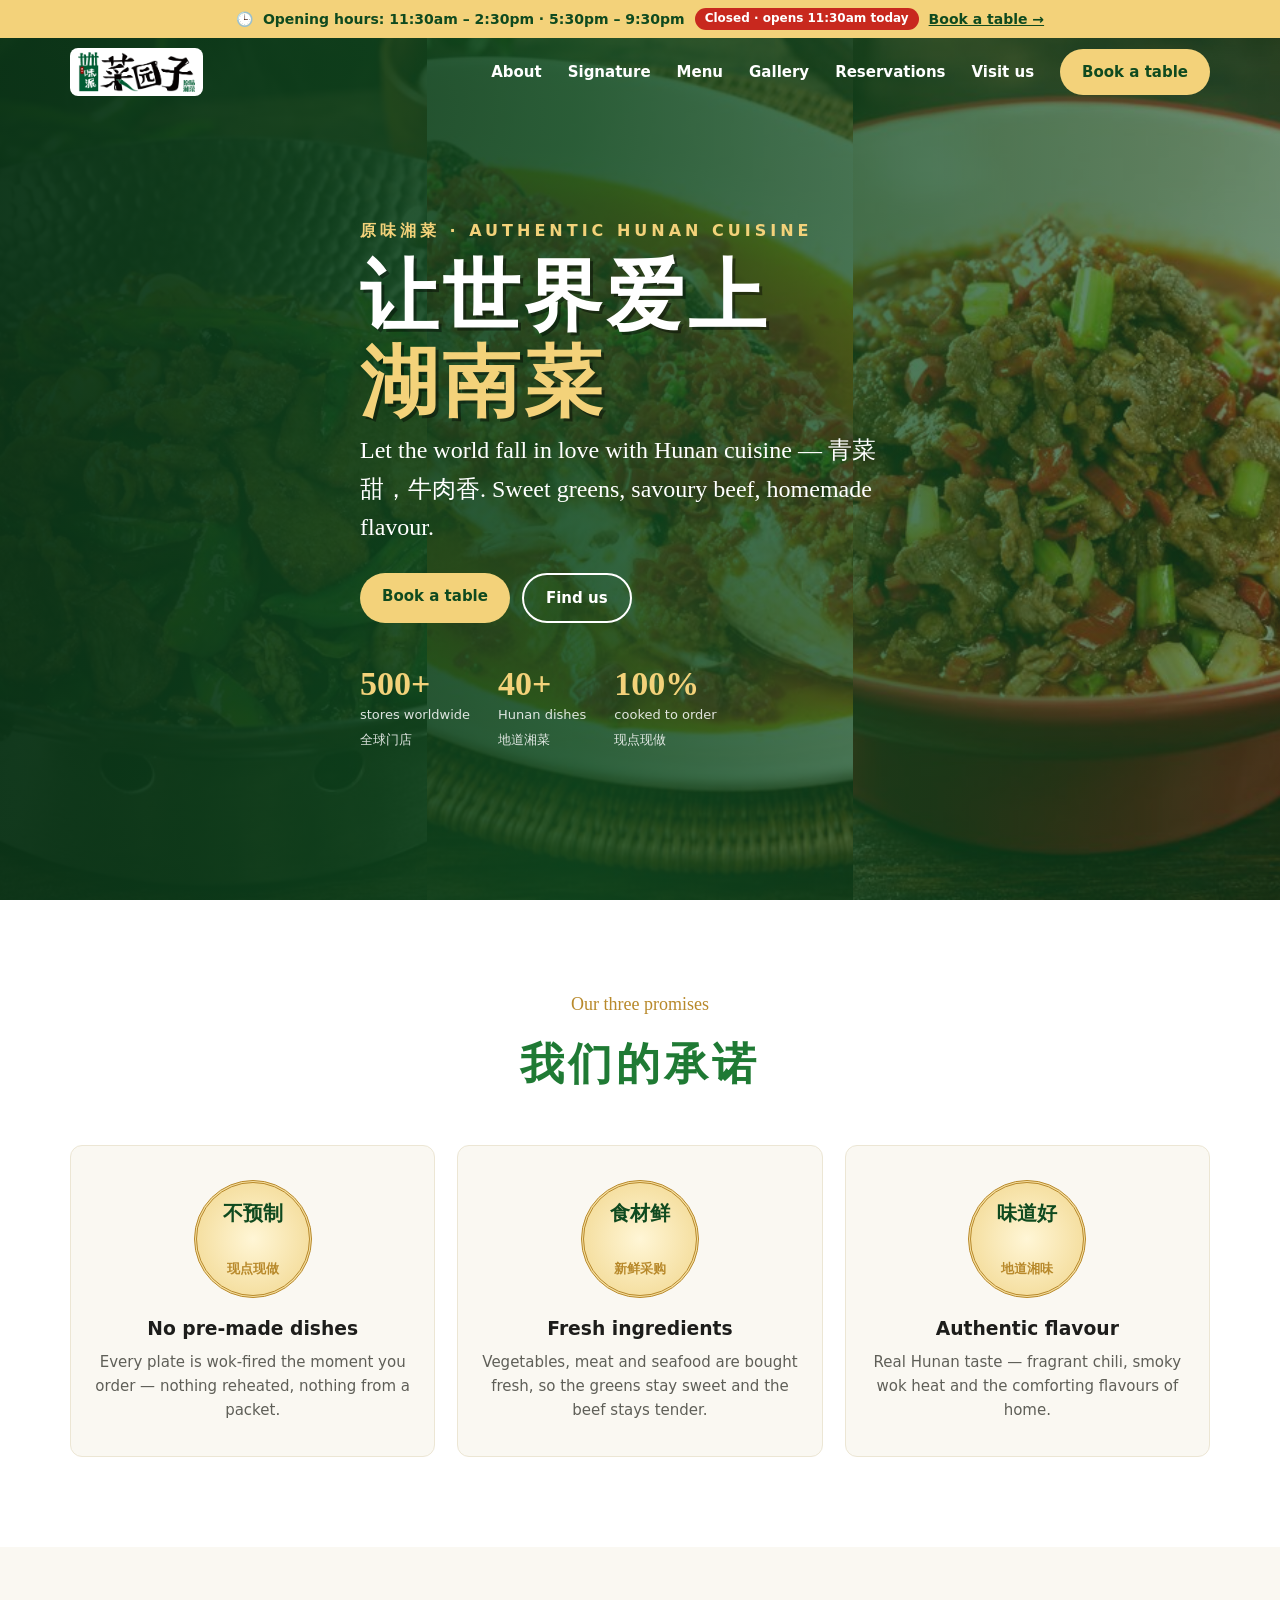
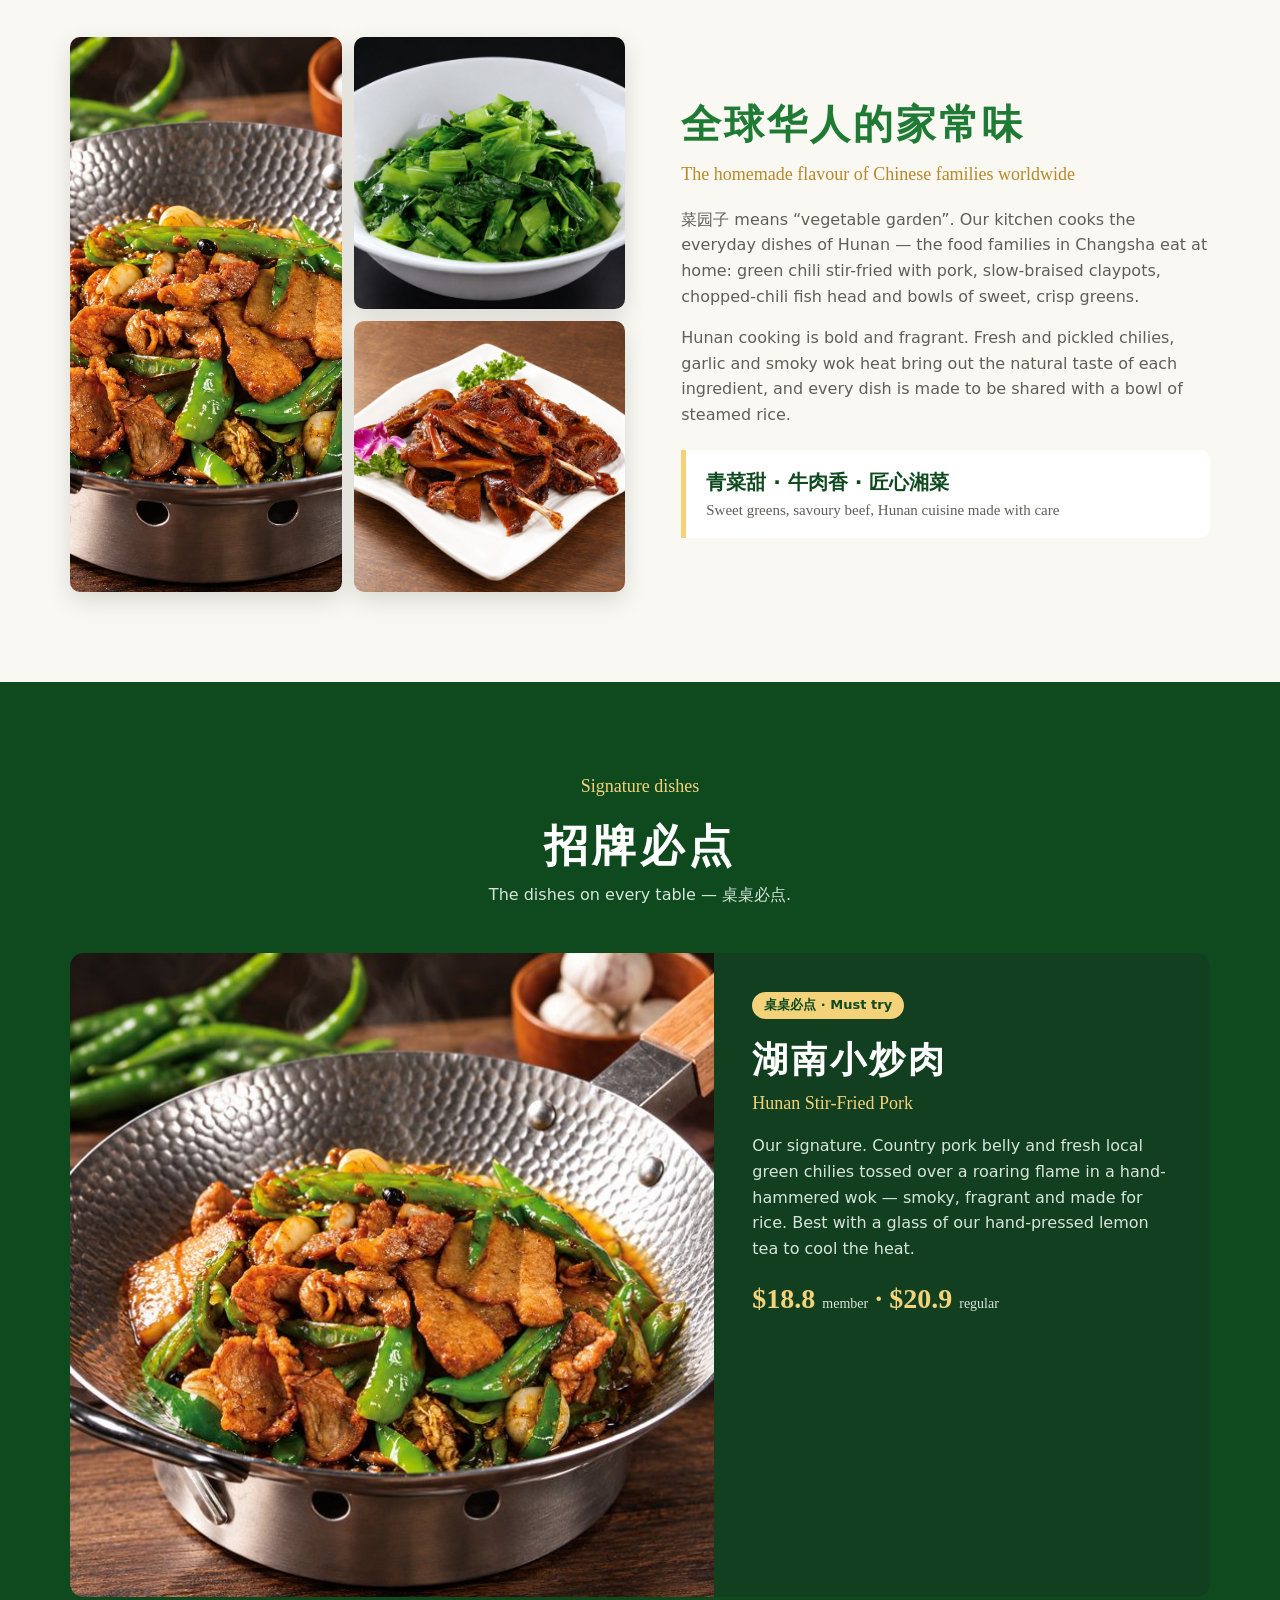
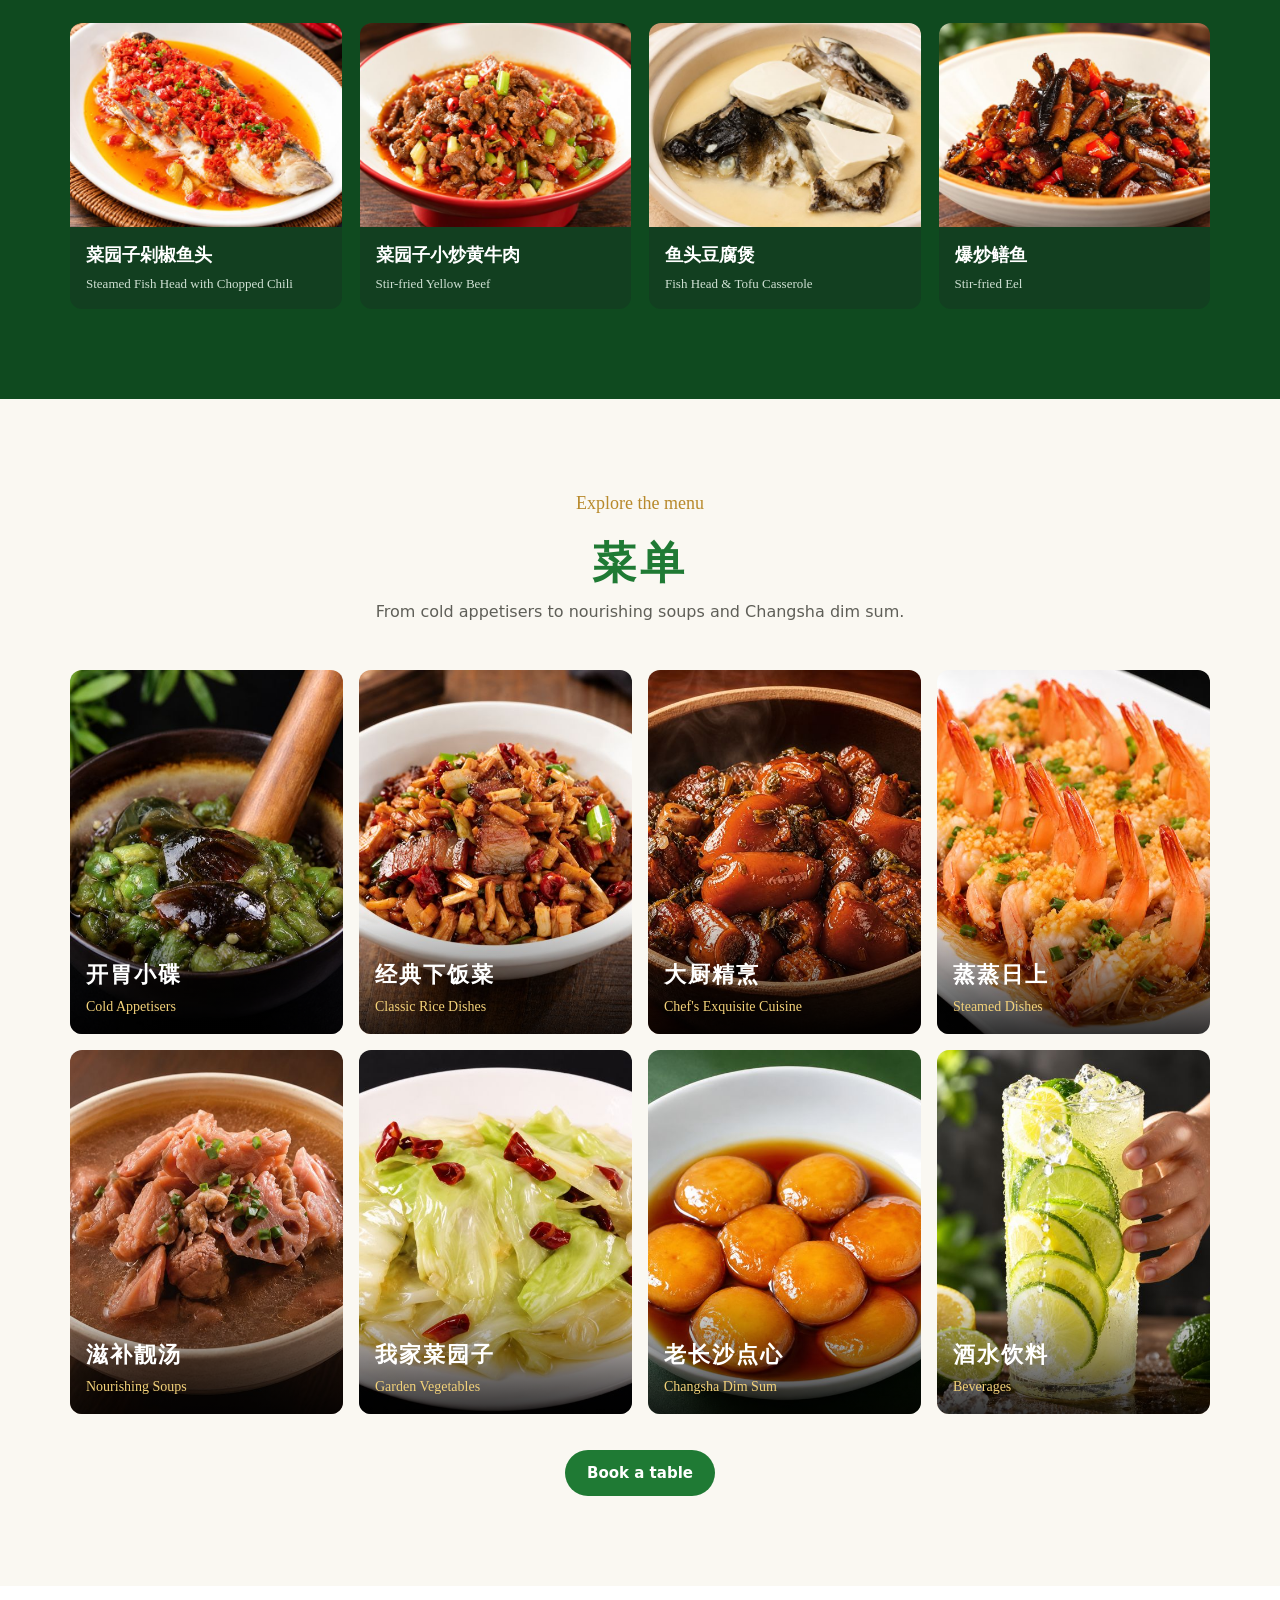
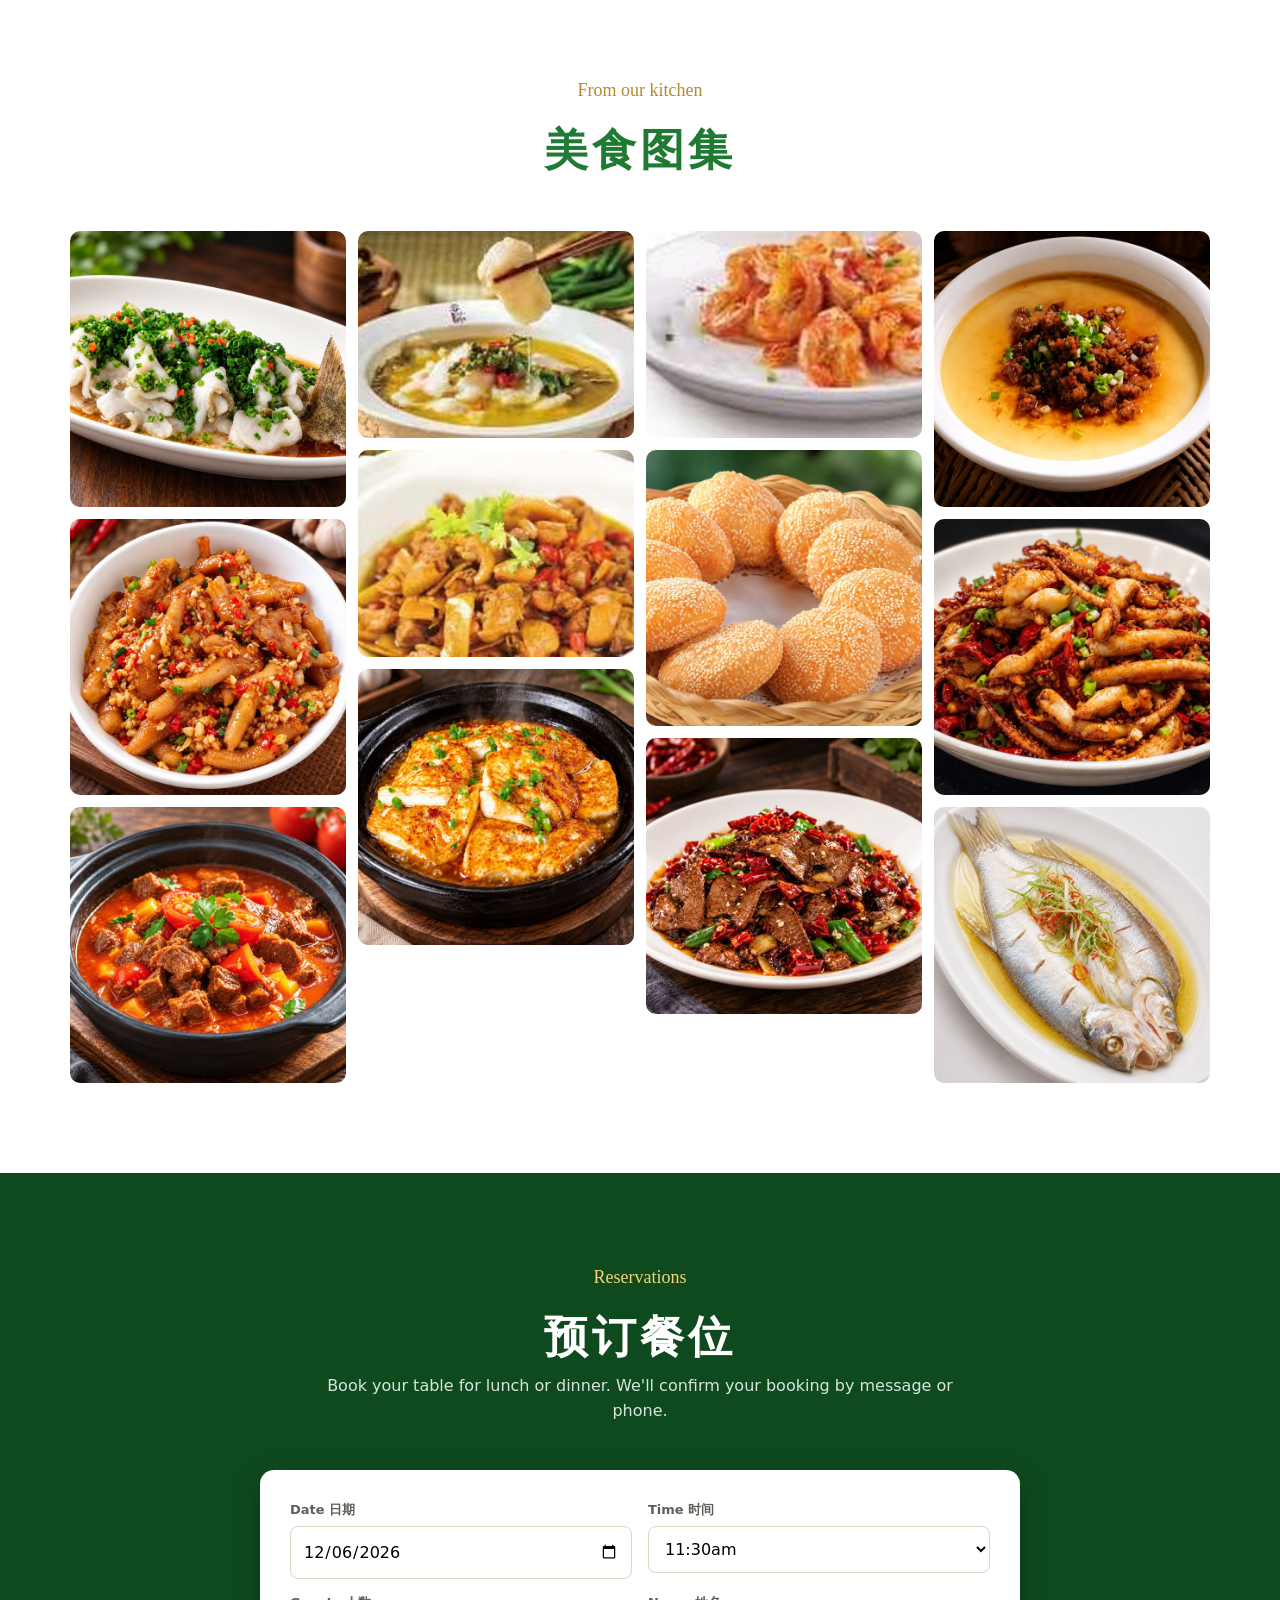
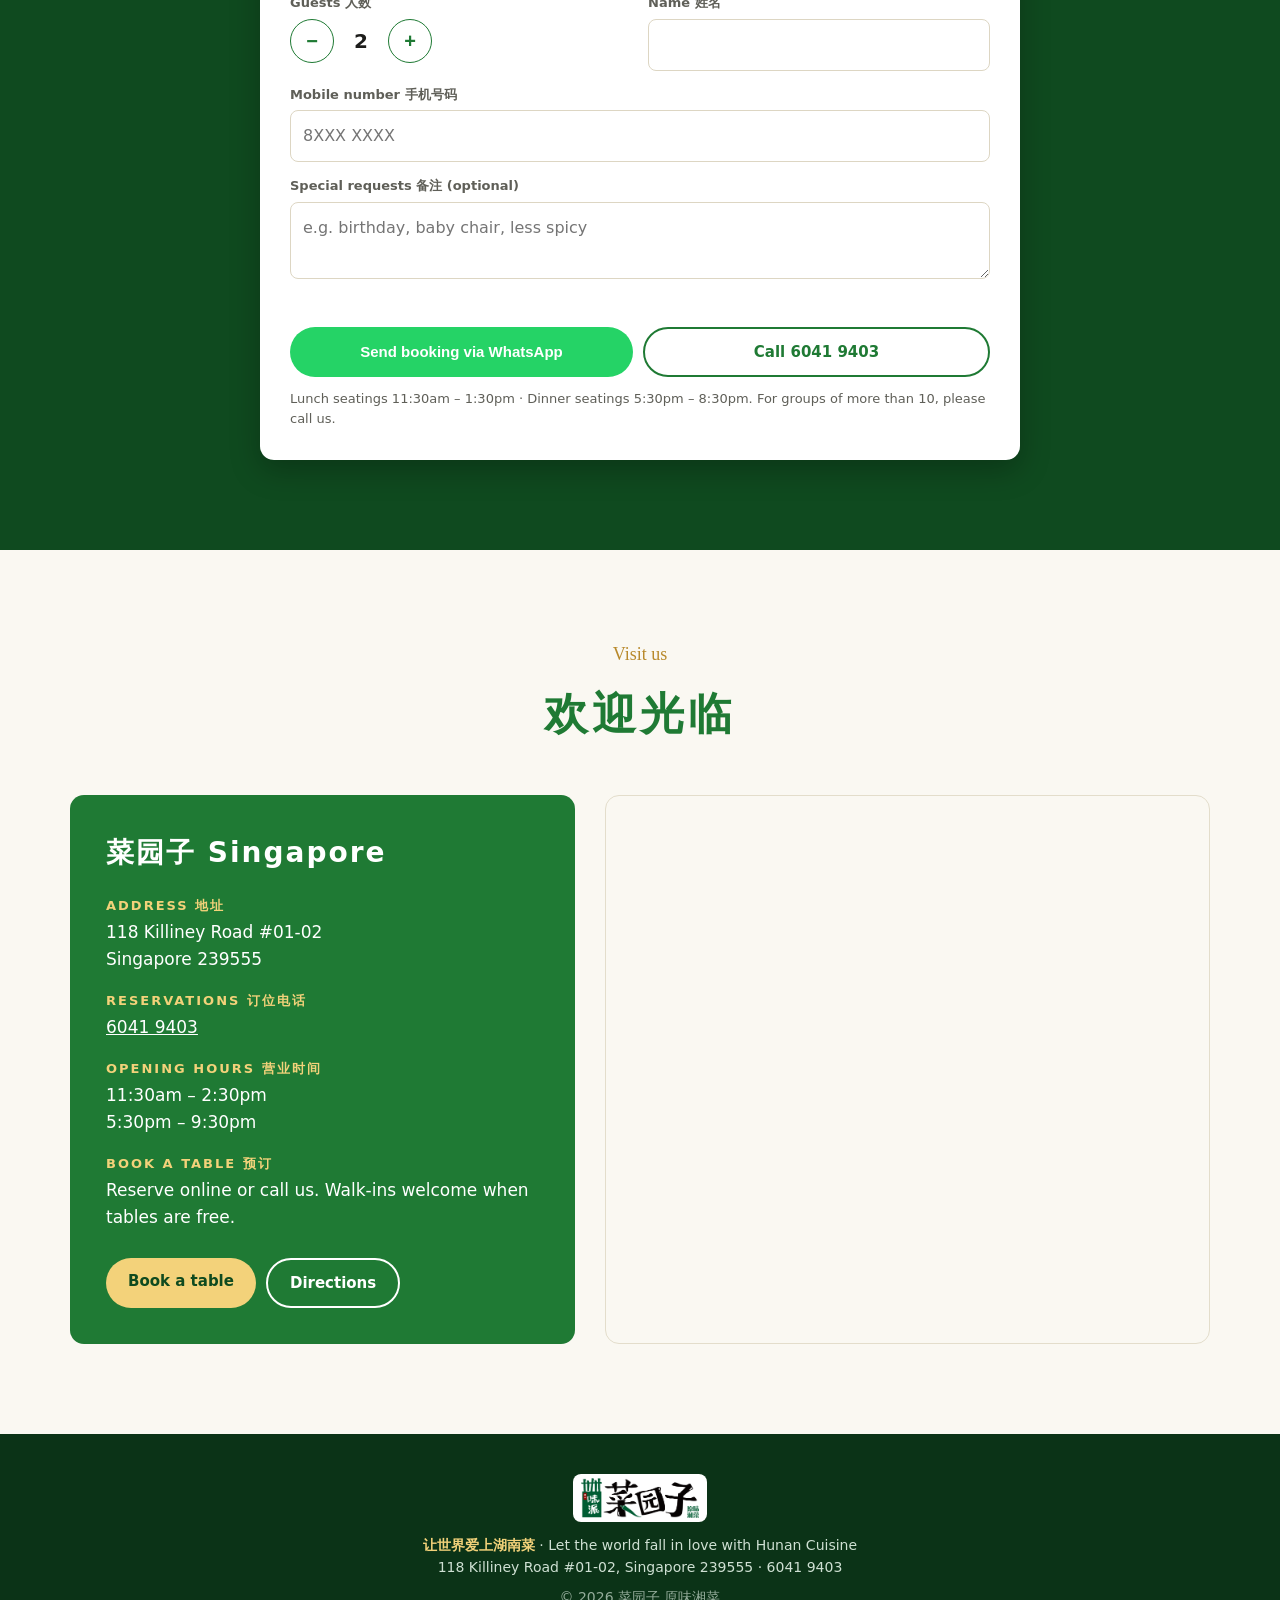
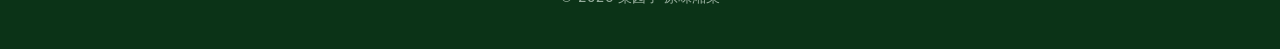
==== commit 88036366: "Website: show only dishes on the current menu Co-Authored-By: Claude Opus 5.5 <noreply@anthropic.com" ====
--- a/site/index.html
+++ b/site/index.html
@@ -183,7 +183,7 @@
     <div class="collage reveal">
       <img src="../app/img/hunan-stir-fried-pork-wok.jpg" alt="Hunan stir-fried pork in a hammered wok">
       <img src="../app/img/sauteed-leaf-lettuce.jpg" alt="Sautéed leaf lettuce">
-      <img src="../app/img/old-changsha-spiced-salted-duck.jpg" alt="Old Changsha spiced salted duck">
+      <img src="../app/img/old-changsha-spiced-salted-duck.jpg" alt="Caiyuanzi spiced dry-pressed duck">
     </div>
     <div class="reveal">
       <h2>全球华人的家常味</h2>
@@ -217,9 +217,9 @@
   <div class="wrap">
     <div class="head reveal"><p class="en">Explore the menu</p><h2 class="zh">菜单</h2><p>From cold appetisers to nourishing soups and Changsha dim sum.</p></div>
     <div class="cats">
-      <div class="cat reveal"><img loading="lazy" src="../app/img/okra-in-savory-sauce.jpg" alt=""><div><b>开胃小碟</b><span>Cold Appetisers</span></div></div>
-      <div class="cat reveal"><img loading="lazy" src="../app/img/braised-pork-tripe-slices.jpg" alt=""><div><b>经典下饭菜</b><span>Classic Rice Dishes</span></div></div>
-      <div class="cat reveal"><img loading="lazy" src="../app/img/pan-fried-lotus-root.jpg" alt=""><div><b>大厨精烹</b><span>Chef's Exquisite Cuisine</span></div></div>
+      <div class="cat reveal"><img loading="lazy" src="../app/img/mashed-green-peppers-with-preserved-egg.jpg" alt=""><div><b>开胃小碟</b><span>Cold Appetisers</span></div></div>
+      <div class="cat reveal"><img loading="lazy" src="../app/img/stir-fried-dried-radish-with-preserved-pork.jpg" alt=""><div><b>经典下饭菜</b><span>Classic Rice Dishes</span></div></div>
+      <div class="cat reveal"><img loading="lazy" src="../app/img/braised-pork-trotters-with-preserved-mustard-greens.jpg" alt=""><div><b>大厨精烹</b><span>Chef's Exquisite Cuisine</span></div></div>
       <div class="cat reveal"><img loading="lazy" src="../app/img/garlic-shrimp-with-vermicelli.jpg" alt=""><div><b>蒸蒸日上</b><span>Steamed Dishes</span></div></div>
       <div class="cat reveal"><img loading="lazy" src="../app/img/lotus-root-and-pork-knuckle-soup.jpg" alt=""><div><b>滋补靓汤</b><span>Nourishing Soups</span></div></div>
       <div class="cat reveal"><img loading="lazy" src="../app/img/shredded-cabbage-stir-fry.jpg" alt=""><div><b>我家菜园子</b><span>Garden Vegetables</span></div></div>
@@ -237,12 +237,12 @@
       <img loading="lazy" src="../app/img/steamed-sea-bass-with-chili-sauce.jpg" alt="Steamed sea bass with chili sauce">
       <img loading="lazy" src="../app/img/garlic-chicken-feet.jpg" alt="Garlic chicken feet">
       <img loading="lazy" src="../app/img/braised-beef-brisket-with-tomato.jpg" alt="Braised beef brisket with tomato">
-      <img loading="lazy" src="../app/img/sizzling-clams-with-hot-oil.jpg" alt="Sizzling clams with hot oil">
-      <img loading="lazy" src="../app/img/hot-and-sour-chicken.jpg" alt="Hot and sour chicken">
+      <img loading="lazy" src="../app/img/sour-fish-in-golden-broth.jpg" alt="Sour fish in golden broth">
+      <img loading="lazy" src="../app/img/stir-fried-chicken-with-old-ginger.jpg" alt="Stir-fried chicken with old ginger">
       <img loading="lazy" src="../app/img/braised-tofu-in-clay-pot.jpg" alt="Braised tofu in clay pot">
-      <img loading="lazy" src="../app/img/spicy-grilled-shrimp-skewers.jpg" alt="Spicy grilled shrimp skewers">
+      <img loading="lazy" src="../app/img/salt-and-pepper-spicy-shrimp.jpg" alt="Salt and pepper spicy shrimp">
       <img loading="lazy" src="../app/img/pumpkin-pancakes.jpg" alt="Pumpkin pancakes">
-      <img loading="lazy" src="../app/img/minced-pork-eggplant-casserole.jpg" alt="Minced pork eggplant casserole">
+      <img loading="lazy" src="../app/img/bandit-style-sauteed-pork-liver.jpg" alt="Bandit-style sautéed pork liver">
       <img loading="lazy" src="../app/img/steamed-egg-with-minced-pork.jpg" alt="Steamed egg with minced pork">
       <img loading="lazy" src="../app/img/dry-pot-squid-tentacles.jpg" alt="Dry pot squid tentacles">
       <img loading="lazy" src="../app/img/grilled-white-culter-fish.jpg" alt="Grilled white culter fish">
